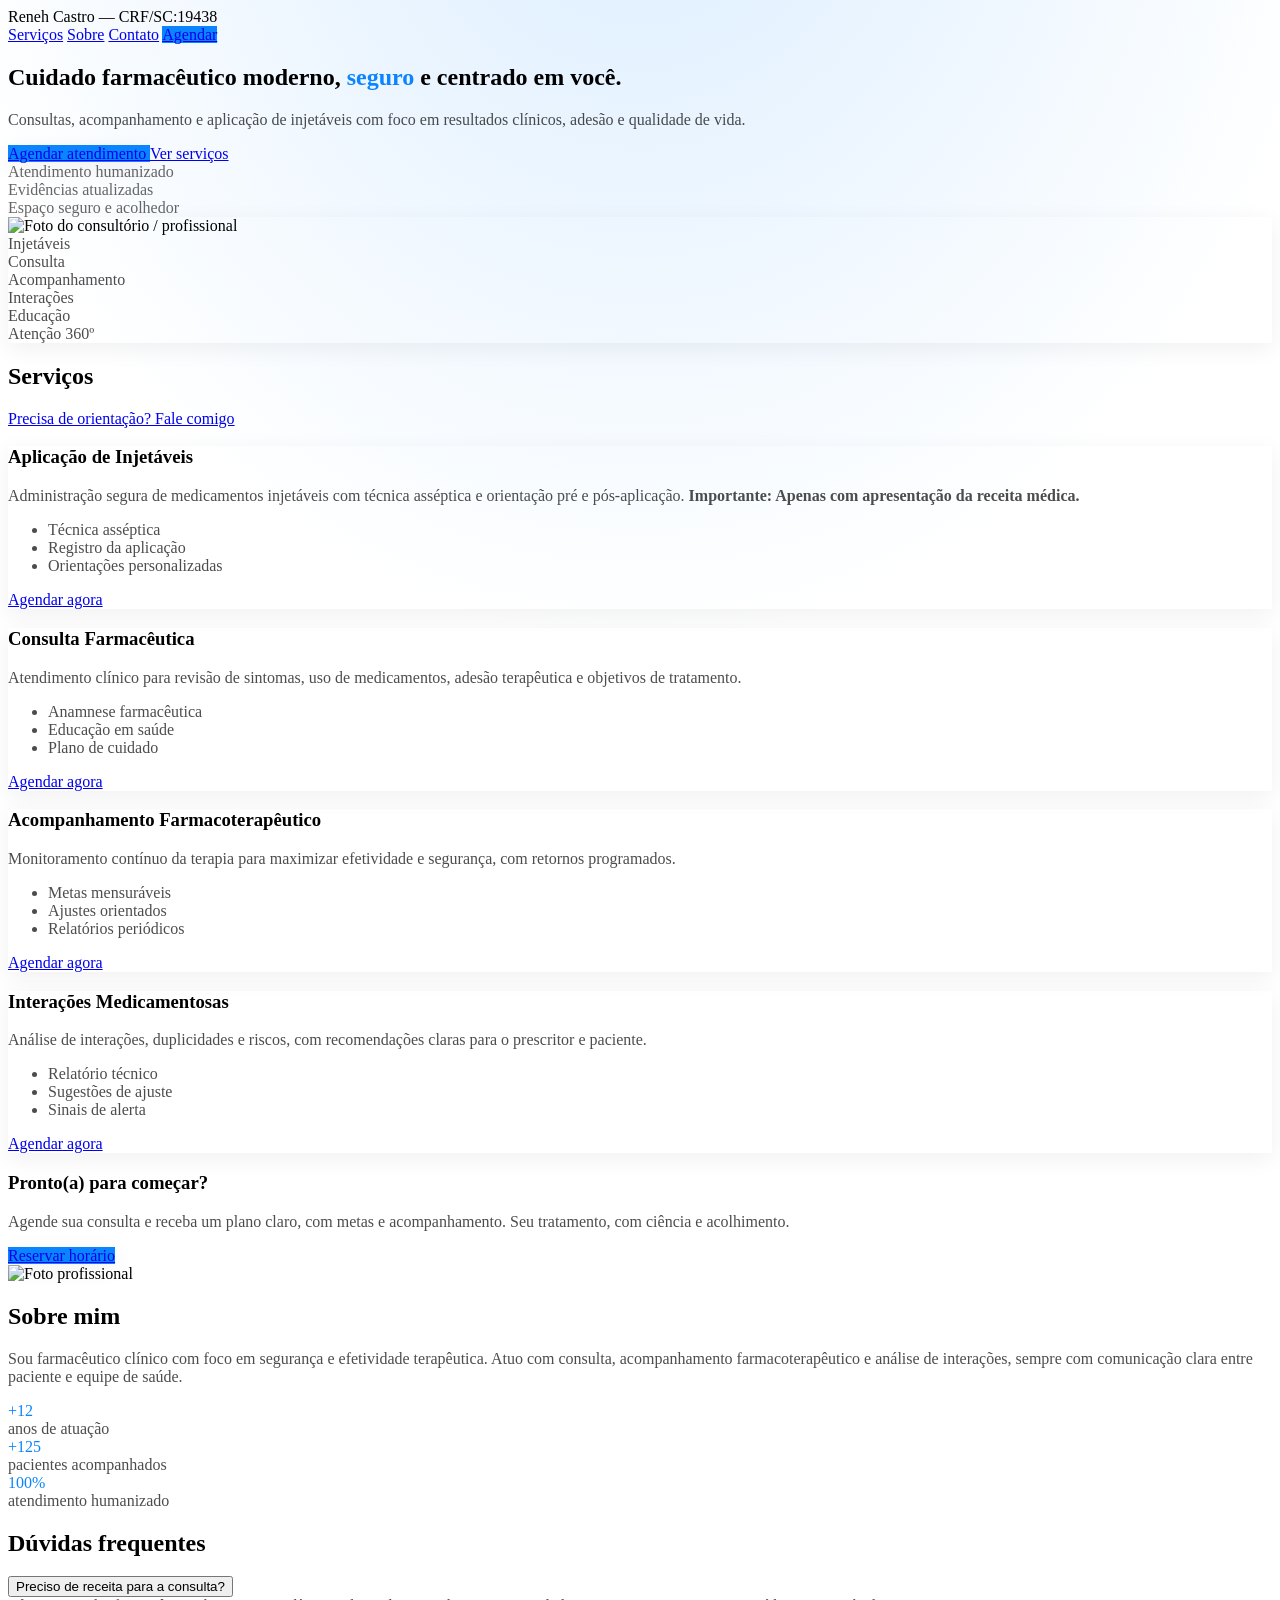
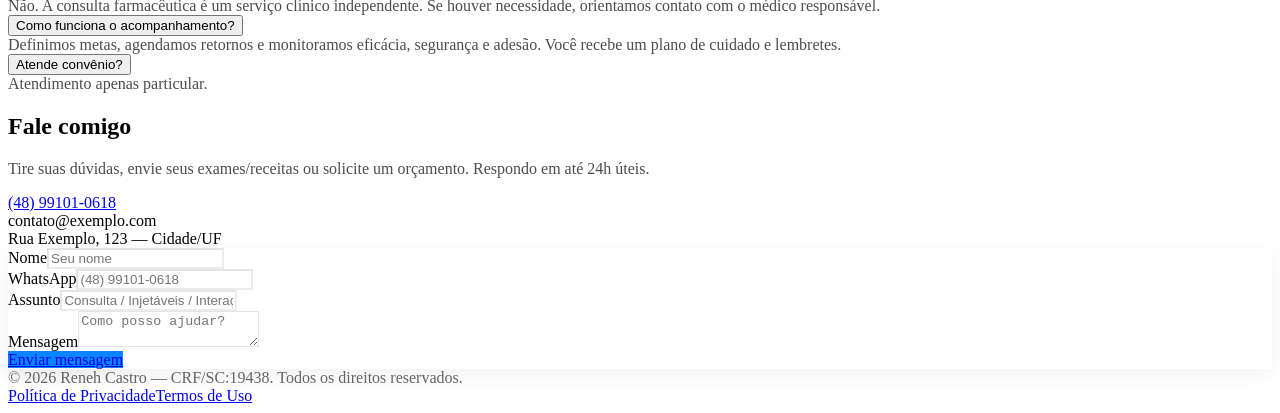
==== index.html @ 6eec1f5b "Add files via upload" ====
<!doctype html>
<html lang="pt-br">
<head>
  <meta charset="utf-8" />
  <meta name="viewport" content="width=device-width, initial-scale=1" />
  <title>Reneh Castro — CRF/SC:19438</title>
  <script src="https://cdn.tailwindcss.com"></script>
  <script src="https://unpkg.com/lucide@latest/dist/umd/lucide.js"></script>
  <style>
    :root{ --brand:#0A84FF; --ink:#0B0B0B; }
    .brand-gradient { background: linear-gradient(135deg, var(--brand) 0%, #4EA5FF 100%); }
    .soft-card { box-shadow: 0 6px 22px rgba(0,0,0,.06) }
    .ring-brand:focus { outline: none; box-shadow: 0 0 0 3px rgba(10,132,255,.35); }
    .bg-ink-5 { background: rgba(0,0,0,.05) }
    .text-ink-70 { color: rgba(0,0,0,.70) }
    .text-ink-60 { color: rgba(0,0,0,.60) }
    .border-ink-10 { border-color: rgba(0,0,0,.10) }
  </style>
</head>
<body class="min-h-screen bg-white text-[var(--ink)]" style="background-image: radial-gradient(80% 60% at 50% -10%, rgba(10,132,255,0.15) 0%, rgba(255,255,255,0) 70%);">
  <header class="sticky top-0 z-40 backdrop-blur bg-white/70 border-b border-ink-10">
    <div class="max-w-7xl mx-auto px-4 sm:px-6 lg:px-8 h-16 flex items-center justify-between">
      <div class="flex items-center gap-3">
        <div class="w-9 h-9 rounded-2xl bg-black grid place-items-center"><div class="w-5 h-5 rounded-xl" style="background:var(--brand)"></div></div>
        <span class="font-semibold tracking-tight">Reneh Castro — CRF/SC:19438</span>
      </div>
      <nav class="hidden md:flex items-center gap-6 text-sm">
        <a href="#servicos" class="hover:opacity-70">Serviços</a>
        <a href="#sobre" class="hover:opacity-70">Sobre</a>
        <a href="#contato" class="hover:opacity-70">Contato</a>
        <a id="cta-nav" class="inline-flex items-center gap-2 rounded-2xl px-4 py-2 text-white" style="background:var(--brand)">
          <i data-lucide="calendar" class="w-4 h-4"></i> Agendar
        </a>
      </nav>
    </div>
  </header>
  <section class="max-w-7xl mx-auto px-4 sm:px-6 lg:px-8 pt-16 pb-12">
    <div class="grid lg:grid-cols-12 gap-10 items-center">
      <div class="lg:col-span-7">
        <h1 class="text-4xl sm:text-5xl font-extrabold tracking-tight leading-tight">
          Cuidado farmacêutico moderno, <span style="color:var(--brand)">seguro</span> e centrado em você.
        </h1>
        <p class="mt-5 text-lg text-ink-70 max-w-2xl">Consultas, acompanhamento e aplicação de injetáveis com foco em resultados clínicos, adesão e qualidade de vida.</p>
        <div class="mt-8 flex flex-col sm:flex-row gap-3">
          <a id="cta-hero" class="inline-flex items-center justify-center rounded-2xl px-5 py-3 text-white font-medium soft-card" style="background:var(--brand)">
            Agendar atendimento <i data-lucide="chevron-right" class="w-5 h-5 ml-1"></i>
          </a>
          <a href="#servicos" class="inline-flex items-center justify-center rounded-2xl px-5 py-3 border border-ink-10">Ver serviços</a>
        </div>
        <div class="mt-8 flex flex-wrap items-center gap-4 text-sm text-ink-60">
          <div class="flex items-center gap-2"><i data-lucide="check-circle-2" class="w-4 h-4"></i> Atendimento humanizado</div>
          <div class="flex items-center gap-2"><i data-lucide="check-circle-2" class="w-4 h-4"></i> Evidências atualizadas</div>
          <div class="flex items-center gap-2"><i data-lucide="check-circle-2" class="w-4 h-4"></i> Espaço seguro e acolhedor</div>
        </div>
      </div>
      <div class="lg:col-span-5">
        <div class="relative">
          <div class="absolute -inset-1 rounded-[28px] bg-gradient-to-tr from-black/5 to-transparent"></div>
          <div class="relative rounded-[28px] border border-ink-10 bg-white p-4 soft-card">
            <div class="aspect-[4/3] w-full rounded-2xl overflow-hidden">
              <img src="https://i.postimg.cc/Y2QbMpNp/09u09nu09.png" alt="Foto do consultório / profissional" class="w-full h-full object-cover" />
            </div>
            <div class="mt-4 grid grid-cols-3 gap-3">
              <div class="rounded-xl border border-ink-10 px-3 py-2 text-xs text-ink-70">Injetáveis</div>
              <div class="rounded-xl border border-ink-10 px-3 py-2 text-xs text-ink-70">Consulta</div>
              <div class="rounded-xl border border-ink-10 px-3 py-2 text-xs text-ink-70">Acompanhamento</div>
              <div class="rounded-xl border border-ink-10 px-3 py-2 text-xs text-ink-70">Interações</div>
              <div class="rounded-xl border border-ink-10 px-3 py-2 text-xs text-ink-70">Educação</div>
              <div class="rounded-xl border border-ink-10 px-3 py-2 text-xs text-ink-70">Atenção 360º</div>
            </div>
          </div>
        </div>
      </div>
    </div>
  </section>
  <section id="servicos" class="max-w-7xl mx-auto px-4 sm:px-6 lg:px-8 py-8">
    <div class="flex items-end justify-between mb-6">
      <h2 class="text-2xl sm:text-3xl font-bold tracking-tight">Serviços</h2>
      <a id="cta-help" class="hidden sm:inline-flex items-center gap-2 text-sm rounded-xl px-4 py-2 border border-ink-10">Precisa de orientação? Fale comigo <i data-lucide="message-circle" class="w-4 h-4"></i></a>
    </div>
    <div class="grid md:grid-cols-2 xl:grid-cols-4 gap-5">
      <article class="group rounded-2xl border border-ink-10 bg-white p-5 soft-card hover:shadow-md hover:-translate-y-0.5 transition-all">
        <div class="flex items-center gap-3">
          <div class="w-10 h-10 rounded-xl grid place-items-center" style="background:#0A84FF10; color:var(--brand)"><i data-lucide="syringe" class="w-5 h-5"></i></div>
          <h3 class="font-semibold">Aplicação de Injetáveis</h3>
        </div>
        <p class="mt-3 text-sm text-ink-70">Administração segura de medicamentos injetáveis com técnica asséptica e orientação pré e pós-aplicação. <strong>Importante: Apenas com apresentação da receita médica.</strong></p>
        <ul class="mt-4 space-y-2 text-sm text-ink-70">
          <li class="flex items-center gap-2"><i data-lucide="check-circle-2" class="w-4 h-4"></i> Técnica asséptica</li>
          <li class="flex items-center gap-2"><i data-lucide="check-circle-2" class="w-4 h-4"></i> Registro da aplicação</li>
          <li class="flex items-center gap-2"><i data-lucide="check-circle-2" class="w-4 h-4"></i> Orientações personalizadas</li>
        </ul>
        <a id="cta-injetaveis" class="mt-4 inline-flex items-center gap-2 text-sm font-medium hover:opacity-80">Agendar agora <i data-lucide="chevron-right" class="w-4 h-4"></i></a>
      </article>
      <article class="group rounded-2xl border border-ink-10 bg-white p-5 soft-card hover:shadow-md hover:-translate-y-0.5 transition-all">
        <div class="flex items-center gap-3">
          <div class="w-10 h-10 rounded-xl grid place-items-center" style="background:#0A84FF10; color:var(--brand)"><i data-lucide="stethoscope" class="w-5 h-5"></i></div>
          <h3 class="font-semibold">Consulta Farmacêutica</h3>
        </div>
        <p class="mt-3 text-sm text-ink-70">Atendimento clínico para revisão de sintomas, uso de medicamentos, adesão terapêutica e objetivos de tratamento.</p>
        <ul class="mt-4 space-y-2 text-sm text-ink-70">
          <li class="flex items-center gap-2"><i data-lucide="check-circle-2" class="w-4 h-4"></i> Anamnese farmacêutica</li>
          <li class="flex items-center gap-2"><i data-lucide="check-circle-2" class="w-4 h-4"></i> Educação em saúde</li>
          <li class="flex items-center gap-2"><i data-lucide="check-circle-2" class="w-4 h-4"></i> Plano de cuidado</li>
        </ul>
        <a id="cta-consulta" class="mt-4 inline-flex items-center gap-2 text-sm font-medium hover:opacity-80">Agendar agora <i data-lucide="chevron-right" class="w-4 h-4"></i></a>
      </article>
      <article class="group rounded-2xl border border-ink-10 bg-white p-5 soft-card hover:shadow-md hover:-translate-y-0.5 transition-all">
        <div class="flex items-center gap-3">
          <div class="w-10 h-10 rounded-xl grid place-items-center" style="background:#0A84FF10; color:var(--brand)"><i data-lucide="clipboard-list" class="w-5 h-5"></i></div>
          <h3 class="font-semibold">Acompanhamento Farmacoterapêutico</h3>
        </div>
        <p class="mt-3 text-sm text-ink-70">Monitoramento contínuo da terapia para maximizar efetividade e segurança, com retornos programados.</p>
        <ul class="mt-4 space-y-2 text-sm text-ink-70">
          <li class="flex items-center gap-2"><i data-lucide="check-circle-2" class="w-4 h-4"></i> Metas mensuráveis</li>
          <li class="flex items-center gap-2"><i data-lucide="check-circle-2" class="w-4 h-4"></i> Ajustes orientados</li>
          <li class="flex items-center gap-2"><i data-lucide="check-circle-2" class="w-4 h-4"></i> Relatórios periódicos</li>
        </ul>
        <a id="cta-acompanhamento" class="mt-4 inline-flex items-center gap-2 text-sm font-medium hover:opacity-80">Agendar agora <i data-lucide="chevron-right" class="w-4 h-4"></i></a>
      </article>
      <article class="group rounded-2xl border border-ink-10 bg-white p-5 soft-card hover:shadow-md hover:-translate-y-0.5 transition-all">
        <div class="flex items-center gap-3">
          <div class="w-10 h-10 rounded-xl grid place-items-center" style="background:#0A84FF10; color:var(--brand)"><i data-lucide="pill" class="w-5 h-5"></i></div>
          <h3 class="font-semibold">Interações Medicamentosas</h3>
        </div>
        <p class="mt-3 text-sm text-ink-70">Análise de interações, duplicidades e riscos, com recomendações claras para o prescritor e paciente.</p>
        <ul class="mt-4 space-y-2 text-sm text-ink-70">
          <li class="flex items-center gap-2"><i data-lucide="check-circle-2" class="w-4 h-4"></i> Relatório técnico</li>
          <li class="flex items-center gap-2"><i data-lucide="check-circle-2" class="w-4 h-4"></i> Sugestões de ajuste</li>
          <li class="flex items-center gap-2"><i data-lucide="check-circle-2" class="w-4 h-4"></i> Sinais de alerta</li>
        </ul>
        <a id="cta-interacoes" class="mt-4 inline-flex items-center gap-2 text-sm font-medium hover:opacity-80">Agendar agora <i data-lucide="chevron-right" class="w-4 h-4"></i></a>
      </article>
    </div>
  </section>
  <section class="max-w-7xl mx-auto px-4 sm:px-6 lg:px-8 py-8">
    <div class="relative overflow-hidden rounded-3xl border border-ink-10">
      <div class="absolute -inset-1" style="background: radial-gradient(70% 80% at 10% 10%, rgba(10,132,255,0.25) 0%, transparent 60%), radial-gradient(70% 80% at 90% 90%, rgba(10,132,255,0.25) 0%, transparent 60%)"></div>
      <div class="relative grid lg:grid-cols-12 gap-8 p-8 bg-white">
        <div class="lg:col-span-8">
          <h3 class="text-2xl font-bold">Pronto(a) para começar?</h3>
          <p class="mt-2 text-ink-70 max-w-2xl">Agende sua consulta e receba um plano claro, com metas e acompanhamento. Seu tratamento, com ciência e acolhimento.</p>
        </div>
        <div class="lg:col-span-4 flex items-center lg:justify-end">
          <a id="cta-banner" class="inline-flex items-center gap-2 rounded-2xl px-5 py-3 text-white font-medium soft-card" style="background:var(--brand)">Reservar horário <i data-lucide="calendar" class="w-5 h-5"></i></a>
        </div>
      </div>
    </div>
  </section>
  <section id="sobre" class="max-w-7xl mx-auto px-4 sm:px-6 lg:px-8 py-8">
    <div class="grid lg:grid-cols-12 gap-10 items-center">
      <div class="lg:col-span-5">
        <div class="aspect-[4/5] rounded-3xl overflow-hidden border border-ink-10"><img src="https://i.postimg.cc/RCQg7sn4/20250810-2121-Conselho-Farmac-utico-Profissional-simple-compose-01k2b7tm48f3bv214y66x9sh0y.png" alt="Foto profissional" class="w-full h-full object-cover" /></div>
      </div>
      <div class="lg:col-span-7">
        <h2 class="text-3xl font-bold tracking-tight">Sobre mim</h2>
        <p class="mt-4 text-ink-70">Sou farmacêutico clínico com foco em segurança e efetividade terapêutica. Atuo com consulta, acompanhamento farmacoterapêutico e análise de interações, sempre com comunicação clara entre paciente e equipe de saúde.</p>
        <div class="mt-6 grid sm:grid-cols-3 gap-4">
          <div class="rounded-2xl border border-ink-10 p-4"><div class="text-2xl font-bold" style="color:var(--brand)">+12</div><div class="text-sm text-ink-70">anos de atuação</div></div>
          <div class="rounded-2xl border border-ink-10 p-4"><div class="text-2xl font-bold" style="color:var(--brand)">+125</div><div class="text-sm text-ink-70">pacientes acompanhados</div></div>
          <div class="rounded-2xl border border-ink-10 p-4"><div class="text-2xl font-bold" style="color:var(--brand)">100%</div><div class="text-sm text-ink-70">atendimento humanizado</div></div>
        </div>
      </div>
    </div>
  </section>
  <section class="max-w-7xl mx-auto px-4 sm:px-6 lg:px-8 py-8">
    <h2 class="text-2xl sm:text-3xl font-bold tracking-tight mb-6">Dúvidas frequentes</h2>
    <div class="divide-y border border-ink-10 rounded-2xl overflow-hidden">
      <div class="bg-white">
        <button class="faq-btn w-full flex items-center justify-between px-5 py-4 text-left hover:bg-ink-5"><span class="font-medium">Preciso de receita para a consulta?</span><i data-lucide="chevron-right" class="w-5 h-5 transition-transform"></i></button>
        <div class="faq-content px-5 pb-4 text-ink-70 text-sm hidden">Não. A consulta farmacêutica é um serviço clínico independente. Se houver necessidade, orientamos contato com o médico responsável.</div>
      </div>
      <div class="bg-white">
        <button class="faq-btn w-full flex items-center justify-between px-5 py-4 text-left hover:bg-ink-5"><span class="font-medium">Como funciona o acompanhamento?</span><i data-lucide="chevron-right" class="w-5 h-5 transition-transform"></i></button>
        <div class="faq-content px-5 pb-4 text-ink-70 text-sm hidden">Definimos metas, agendamos retornos e monitoramos eficácia, segurança e adesão. Você recebe um plano de cuidado e lembretes.</div>
      </div>
      <div class="bg-white">
        <button class="faq-btn w-full flex items-center justify-between px-5 py-4 text-left hover:bg-ink-5"><span class="font-medium">Atende convênio?</span><i data-lucide="chevron-right" class="w-5 h-5 transition-transform"></i></button>
        <div class="faq-content px-5 pb-4 text-ink-70 text-sm hidden">Atendimento apenas particular.</div>
      </div>
    </div>
  </section>
  <section id="contato" class="max-w-7xl mx-auto px-4 sm:px-6 lg:px-8 py-8">
    <div class="grid lg:grid-cols-12 gap-8">
      <div class="lg:col-span-6">
        <h2 class="text-2xl sm:text-3xl font-bold tracking-tight">Fale comigo</h2>
        <p class="mt-2 text-ink-70">Tire suas dúvidas, envie seus exames/receitas ou solicite um orçamento. Respondo em até 24h úteis.</p>
        <div class="mt-6 space-y-3 text-sm">
          <a id="cta-phone" class="flex items-center gap-2 hover:opacity-80"><i data-lucide="phone" class="w-4 h-4"></i> (48) 99101-0618</a>
          <div class="flex items-center gap-2"><i data-lucide="mail" class="w-4 h-4"></i> contato@exemplo.com</div>
          <div class="flex items-center gap-2"><i data-lucide="map-pin" class="w-4 h-4"></i> Rua Exemplo, 123 — Cidade/UF</div>
        </div>
      </div>
      <div class="lg:col-span-6">
        <form onsubmit="return false" class="rounded-2xl border border-ink-10 p-6 bg-white soft-card">
          <div class="grid sm:grid-cols-2 gap-4">
            <div><label class="text-sm font-medium">Nome</label><input class="mt-1 w-full rounded-xl border border-ink-10 px-3 py-2 ring-brand" placeholder="Seu nome" /></div>
            <div><label class="text-sm font-medium">WhatsApp</label><input class="mt-1 w-full rounded-xl border border-ink-10 px-3 py-2" placeholder="(48) 99101-0618" /></div>
            <div class="sm:col-span-2"><label class="text-sm font-medium">Assunto</label><input class="mt-1 w-full rounded-xl border border-ink-10 px-3 py-2" placeholder="Consulta / Injetáveis / Interações..." /></div>
            <div class="sm:col-span-2"><label class="text-sm font-medium">Mensagem</label><textarea class="mt-1 w-full rounded-xl border border-ink-10 px-3 py-2 min-h-[120px]" placeholder="Como posso ajudar?"></textarea></div>
          </div>
          <a id="cta-form" class="mt-4 inline-flex items-center gap-2 rounded-2xl px-5 py-3 text-white font-medium soft-card" style="background:var(--brand)">Enviar mensagem <i data-lucide="chevron-right" class="w-5 h-5"></i></a>
        </form>
      </div>
    </div>
  </section>
  <footer class="mt-8 border-t border-ink-10">
    <div class="max-w-7xl mx-auto px-4 sm:px-6 lg:px-8 py-6 flex flex-col sm:flex-row items-center justify-between gap-3 text-sm text-ink-60">
      <div>© <span id="year"></span> Reneh Castro — CRF/SC:19438. Todos os direitos reservados.</div>
      <div class="flex items-center gap-4"><a href="#politica" class="hover:opacity-80">Política de Privacidade</a><a href="#termos" class="hover:opacity-80">Termos de Uso</a></div>
    </div>
  </footer>
  <script>
    const waBase = "https://wa.me/5548991010618";
    const wa = (text) => waBase + (text ? ("?text=" + encodeURIComponent(text)) : "");
    const bind = (id, href) => { const el = document.getElementById(id); if (el) { el.href = href; el.target = "_blank"; el.rel = "noopener"; } };
    bind("cta-nav", wa()); bind("cta-hero", wa()); bind("cta-help", wa()); bind("cta-banner", wa()); bind("cta-phone", wa());
    bind("cta-injetaveis", wa("Olá, gostaria de um orçamento para a aplicação de um medicamento Injetável"));
    bind("cta-consulta", wa()); bind("cta-acompanhamento", wa()); bind("cta-interacoes", wa()); bind("cta-form", wa());
    document.querySelectorAll('.faq-btn').forEach((btn) => { btn.addEventListener('click', () => { const content = btn.parentElement.querySelector('.faq-content'); const icon = btn.querySelector('[data-lucide="chevron-right"]'); content.classList.toggle('hidden'); icon && icon.classList.toggle('rotate-90'); }); });
    window.lucide && window.lucide.createIcons();
    document.getElementById('year').textContent = new Date().getFullYear();
  </script>
</body>
</html>
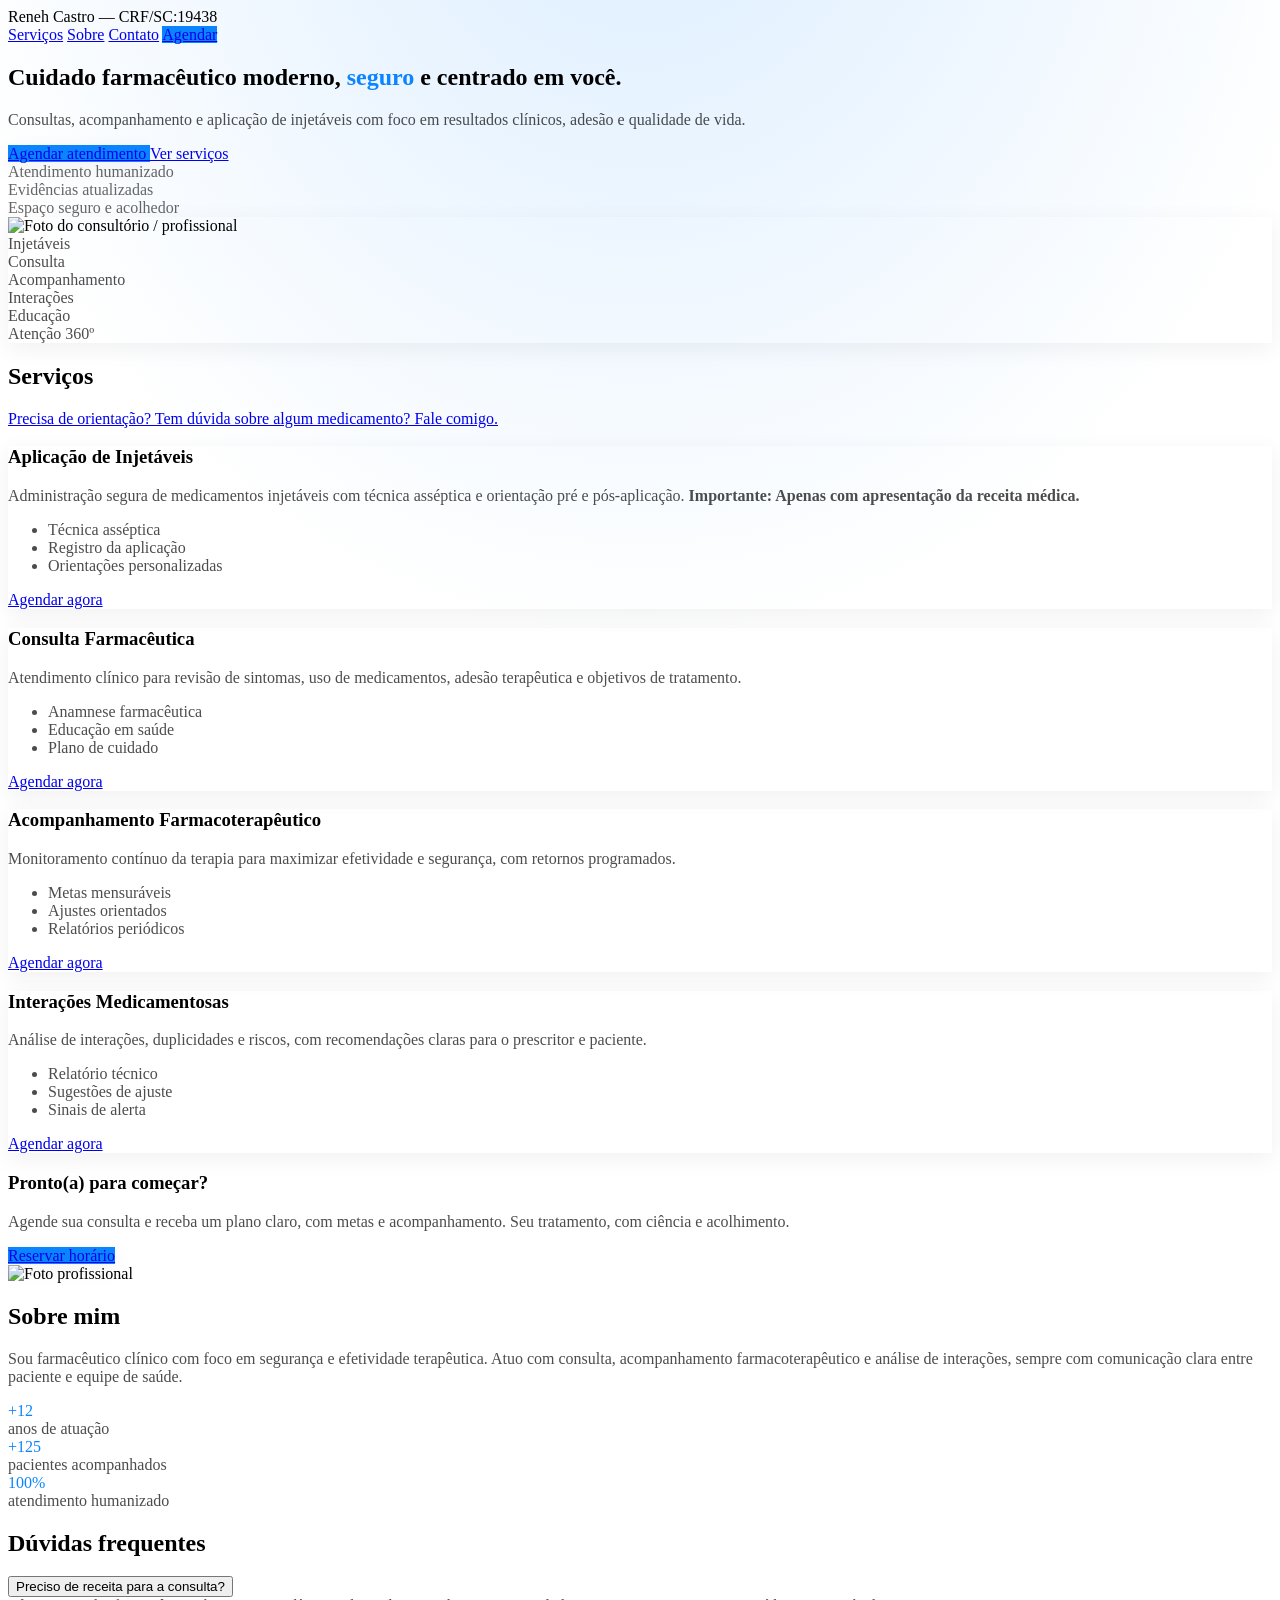
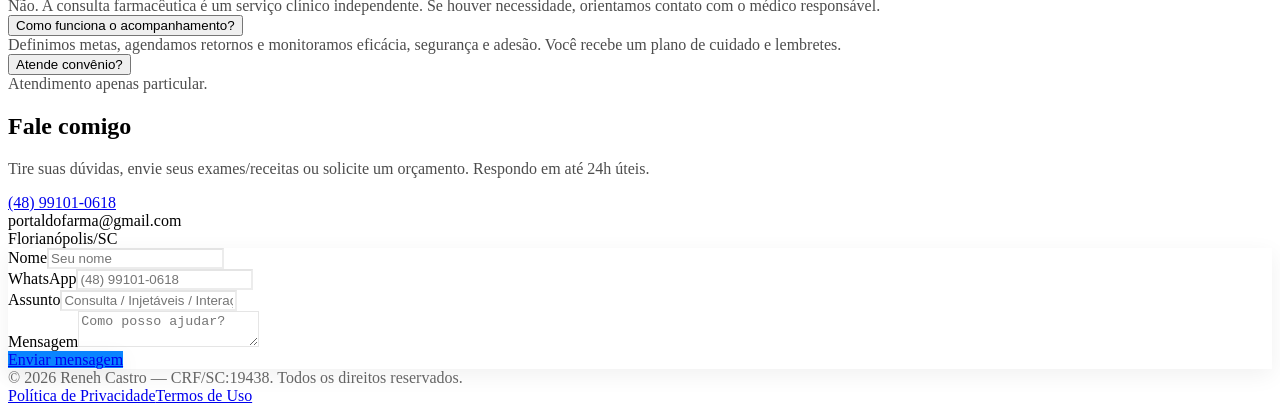
==== commit cb85f99a: "Update index.html" ====
--- a/index.html
+++ b/index.html
@@ -3,7 +3,7 @@
 <head>
   <meta charset="utf-8" />
   <meta name="viewport" content="width=device-width, initial-scale=1" />
-  <title>Reneh Castro — CRF/SC:19438</title>
+  <title>Reneh Castro — CRF/SC:19438 - Farmacêutico Clínico</title>
   <script src="https://cdn.tailwindcss.com"></script>
   <script src="https://unpkg.com/lucide@latest/dist/umd/lucide.js"></script>
   <style>
@@ -76,7 +76,7 @@
   <section id="servicos" class="max-w-7xl mx-auto px-4 sm:px-6 lg:px-8 py-8">
     <div class="flex items-end justify-between mb-6">
       <h2 class="text-2xl sm:text-3xl font-bold tracking-tight">Serviços</h2>
-      <a id="cta-help" class="hidden sm:inline-flex items-center gap-2 text-sm rounded-xl px-4 py-2 border border-ink-10">Precisa de orientação? Fale comigo <i data-lucide="message-circle" class="w-4 h-4"></i></a>
+      <a id="cta-help" class="hidden sm:inline-flex items-center gap-2 text-sm rounded-xl px-4 py-2 border border-ink-10">Precisa de orientação? Tem dúvida sobre algum medicamento? Fale comigo. <i data-lucide="message-circle" class="w-4 h-4"></i></a>
     </div>
     <div class="grid md:grid-cols-2 xl:grid-cols-4 gap-5">
       <article class="group rounded-2xl border border-ink-10 bg-white p-5 soft-card hover:shadow-md hover:-translate-y-0.5 transition-all">
@@ -187,8 +187,8 @@
         <p class="mt-2 text-ink-70">Tire suas dúvidas, envie seus exames/receitas ou solicite um orçamento. Respondo em até 24h úteis.</p>
         <div class="mt-6 space-y-3 text-sm">
           <a id="cta-phone" class="flex items-center gap-2 hover:opacity-80"><i data-lucide="phone" class="w-4 h-4"></i> (48) 99101-0618</a>
-          <div class="flex items-center gap-2"><i data-lucide="mail" class="w-4 h-4"></i> contato@exemplo.com</div>
-          <div class="flex items-center gap-2"><i data-lucide="map-pin" class="w-4 h-4"></i> Rua Exemplo, 123 — Cidade/UF</div>
+          <div class="flex items-center gap-2"><i data-lucide="mail" class="w-4 h-4"></i> portaldofarma@gmail.com</div>
+          <div class="flex items-center gap-2"><i data-lucide="map-pin" class="w-4 h-4"></i> Florianópolis/SC</div>
         </div>
       </div>
       <div class="lg:col-span-6">
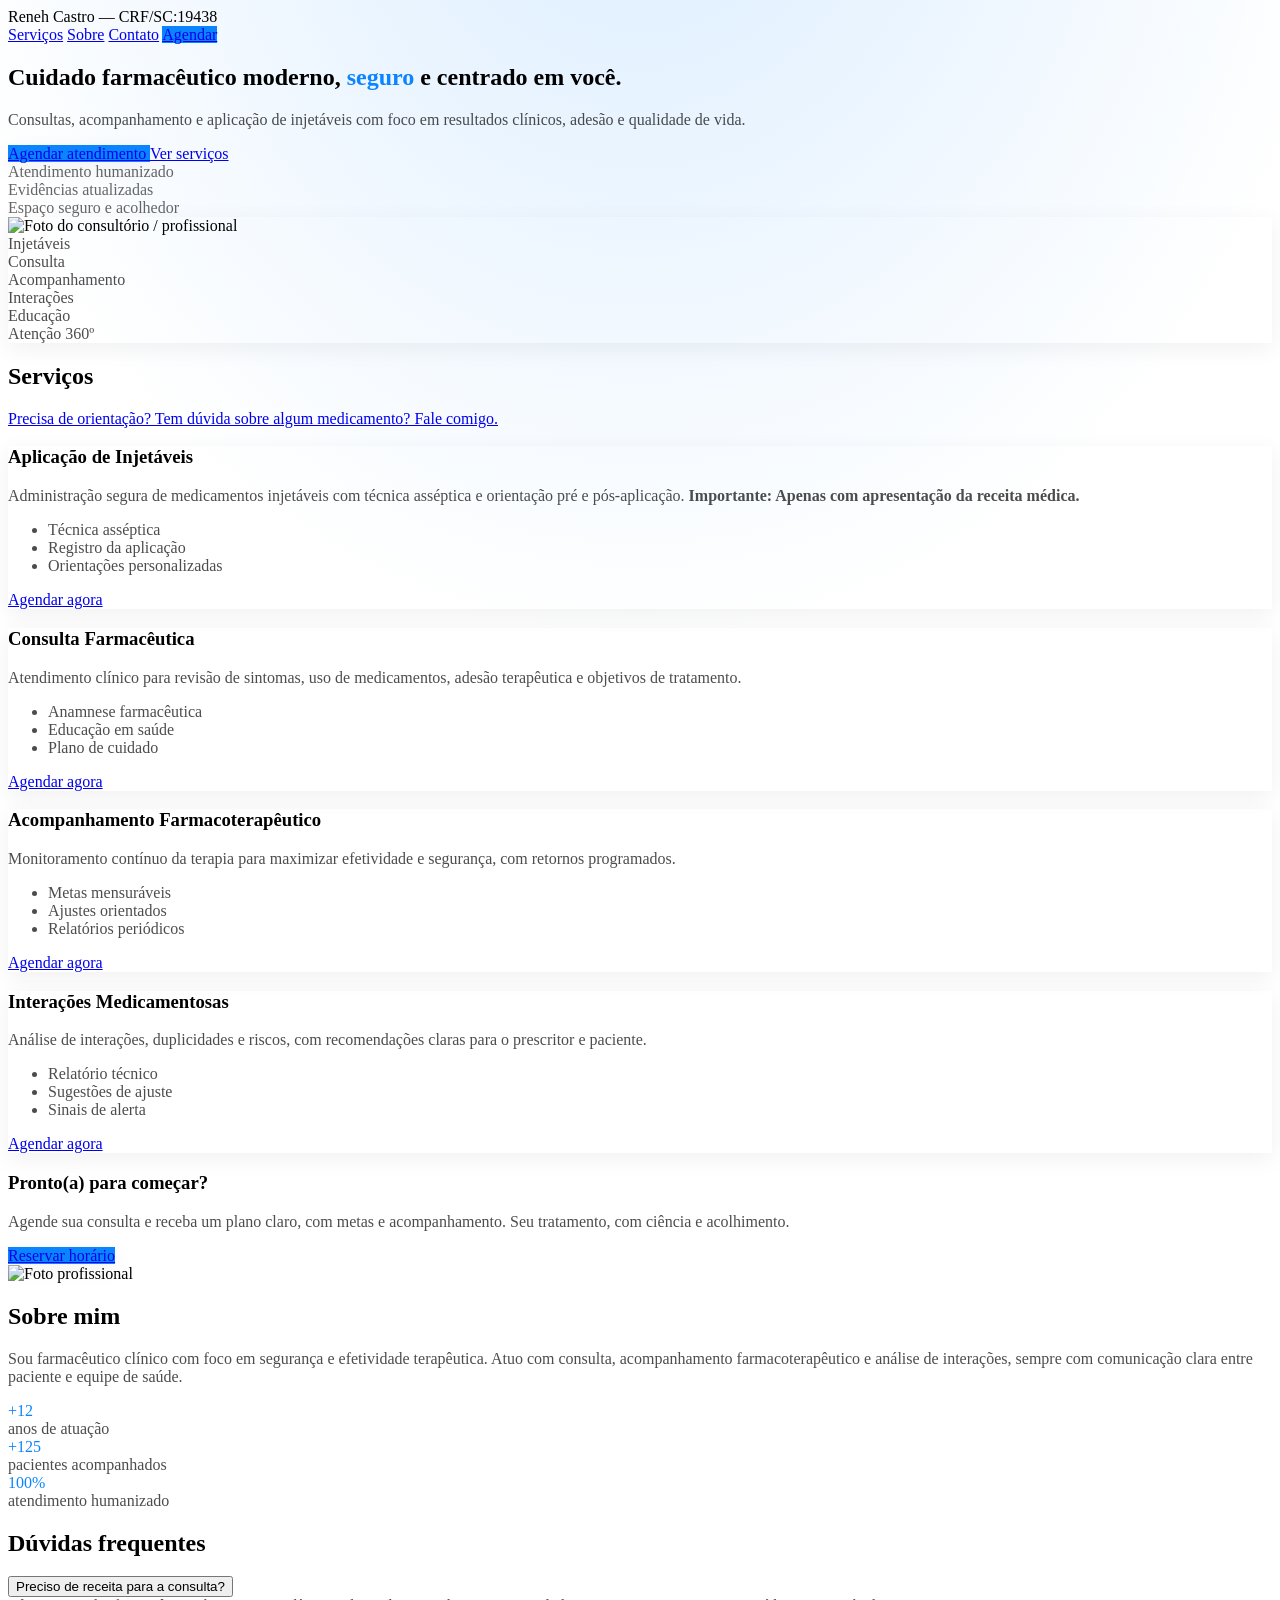
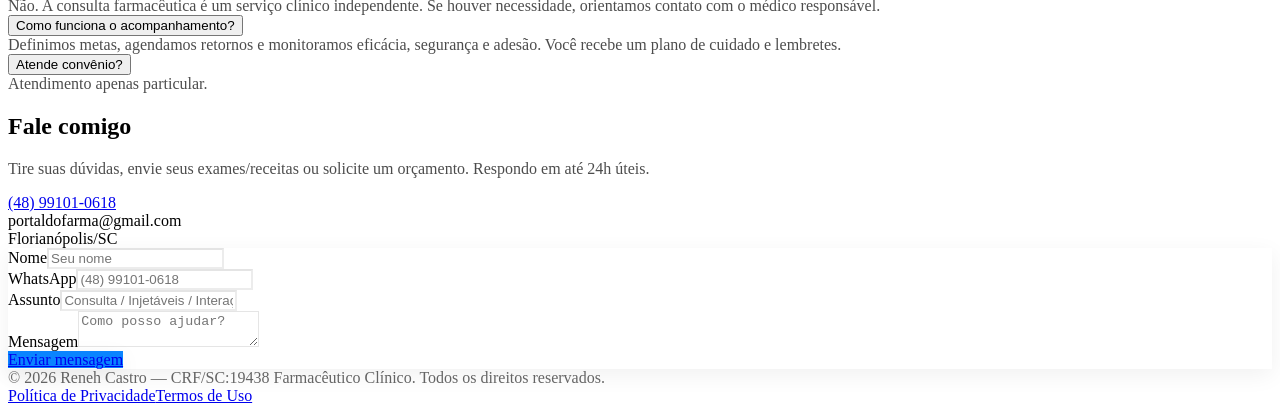
==== commit bda367c0: "Update index.html" ====
--- a/index.html
+++ b/index.html
@@ -3,7 +3,7 @@
 <head>
   <meta charset="utf-8" />
   <meta name="viewport" content="width=device-width, initial-scale=1" />
-  <title>Reneh Castro — CRF/SC:19438 - Farmacêutico Clínico</title>
+  <title>Reneh Castro — CRF/SC:19438-Farmacêutico Clínico</title>
   <script src="https://cdn.tailwindcss.com"></script>
   <script src="https://unpkg.com/lucide@latest/dist/umd/lucide.js"></script>
   <style>
@@ -206,7 +206,7 @@
   </section>
   <footer class="mt-8 border-t border-ink-10">
     <div class="max-w-7xl mx-auto px-4 sm:px-6 lg:px-8 py-6 flex flex-col sm:flex-row items-center justify-between gap-3 text-sm text-ink-60">
-      <div>© <span id="year"></span> Reneh Castro — CRF/SC:19438. Todos os direitos reservados.</div>
+      <div>© <span id="year"></span> Reneh Castro — CRF/SC:19438 Farmacêutico Clínico. Todos os direitos reservados.</div>
       <div class="flex items-center gap-4"><a href="#politica" class="hover:opacity-80">Política de Privacidade</a><a href="#termos" class="hover:opacity-80">Termos de Uso</a></div>
     </div>
   </footer>
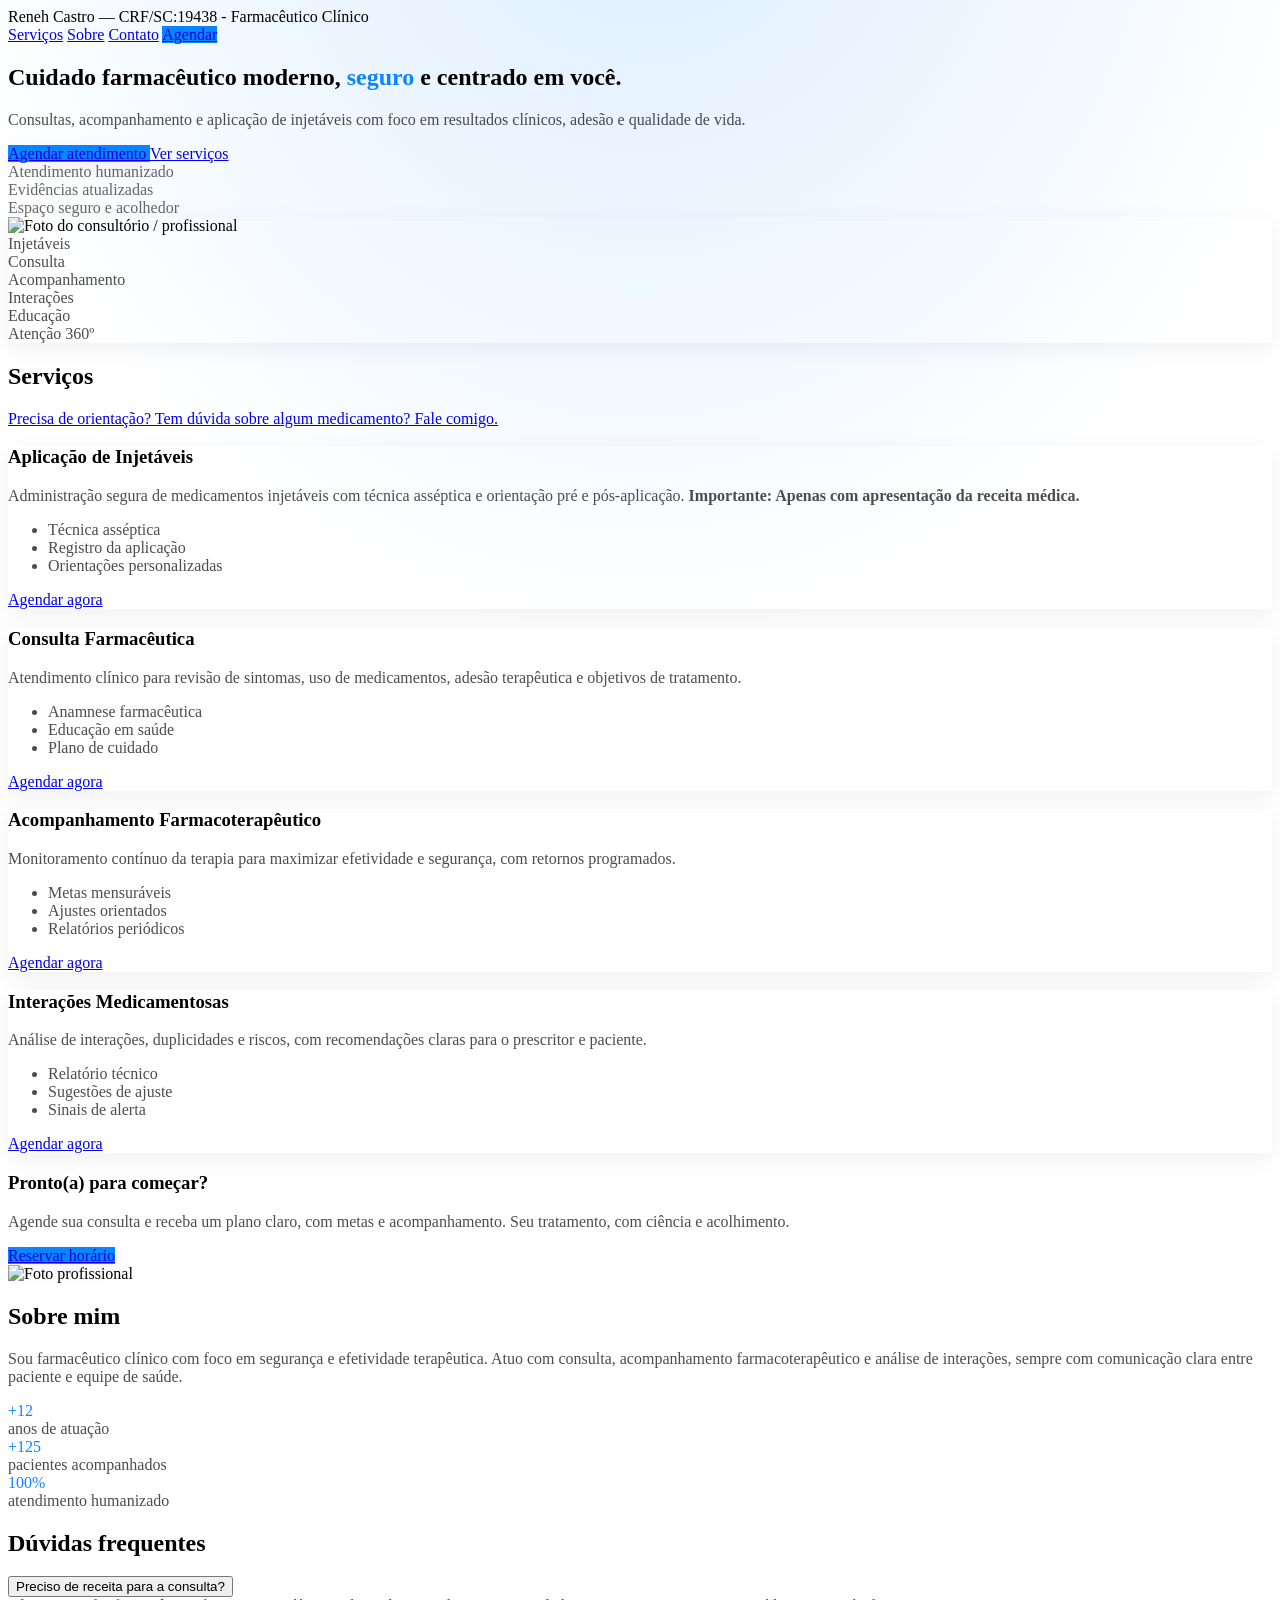
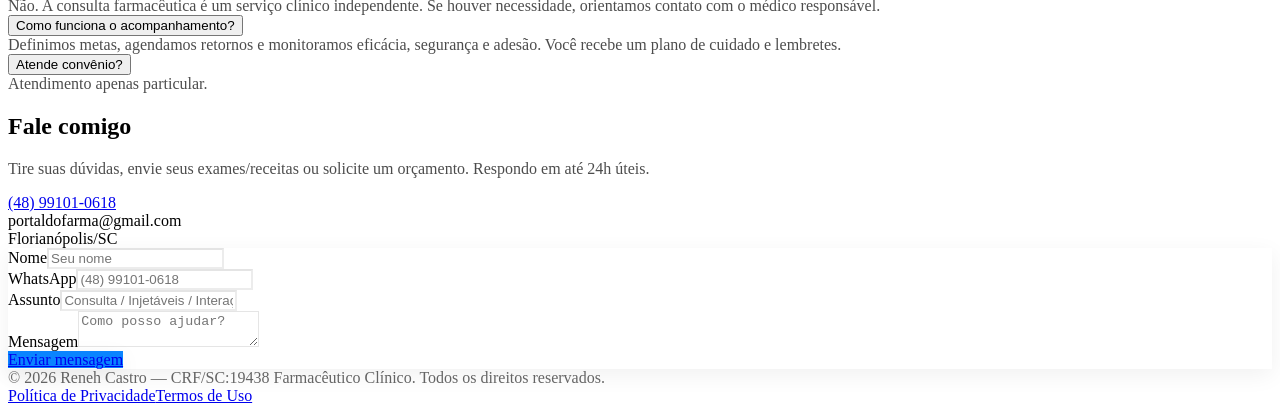
==== commit 3459f5b2: "Update index.html" ====
--- a/index.html
+++ b/index.html
@@ -22,7 +22,7 @@
     <div class="max-w-7xl mx-auto px-4 sm:px-6 lg:px-8 h-16 flex items-center justify-between">
       <div class="flex items-center gap-3">
         <div class="w-9 h-9 rounded-2xl bg-black grid place-items-center"><div class="w-5 h-5 rounded-xl" style="background:var(--brand)"></div></div>
-        <span class="font-semibold tracking-tight">Reneh Castro — CRF/SC:19438</span>
+        <span class="font-semibold tracking-tight">Reneh Castro — CRF/SC:19438 - Farmacêutico Clínico</span>
       </div>
       <nav class="hidden md:flex items-center gap-6 text-sm">
         <a href="#servicos" class="hover:opacity-70">Serviços</a>
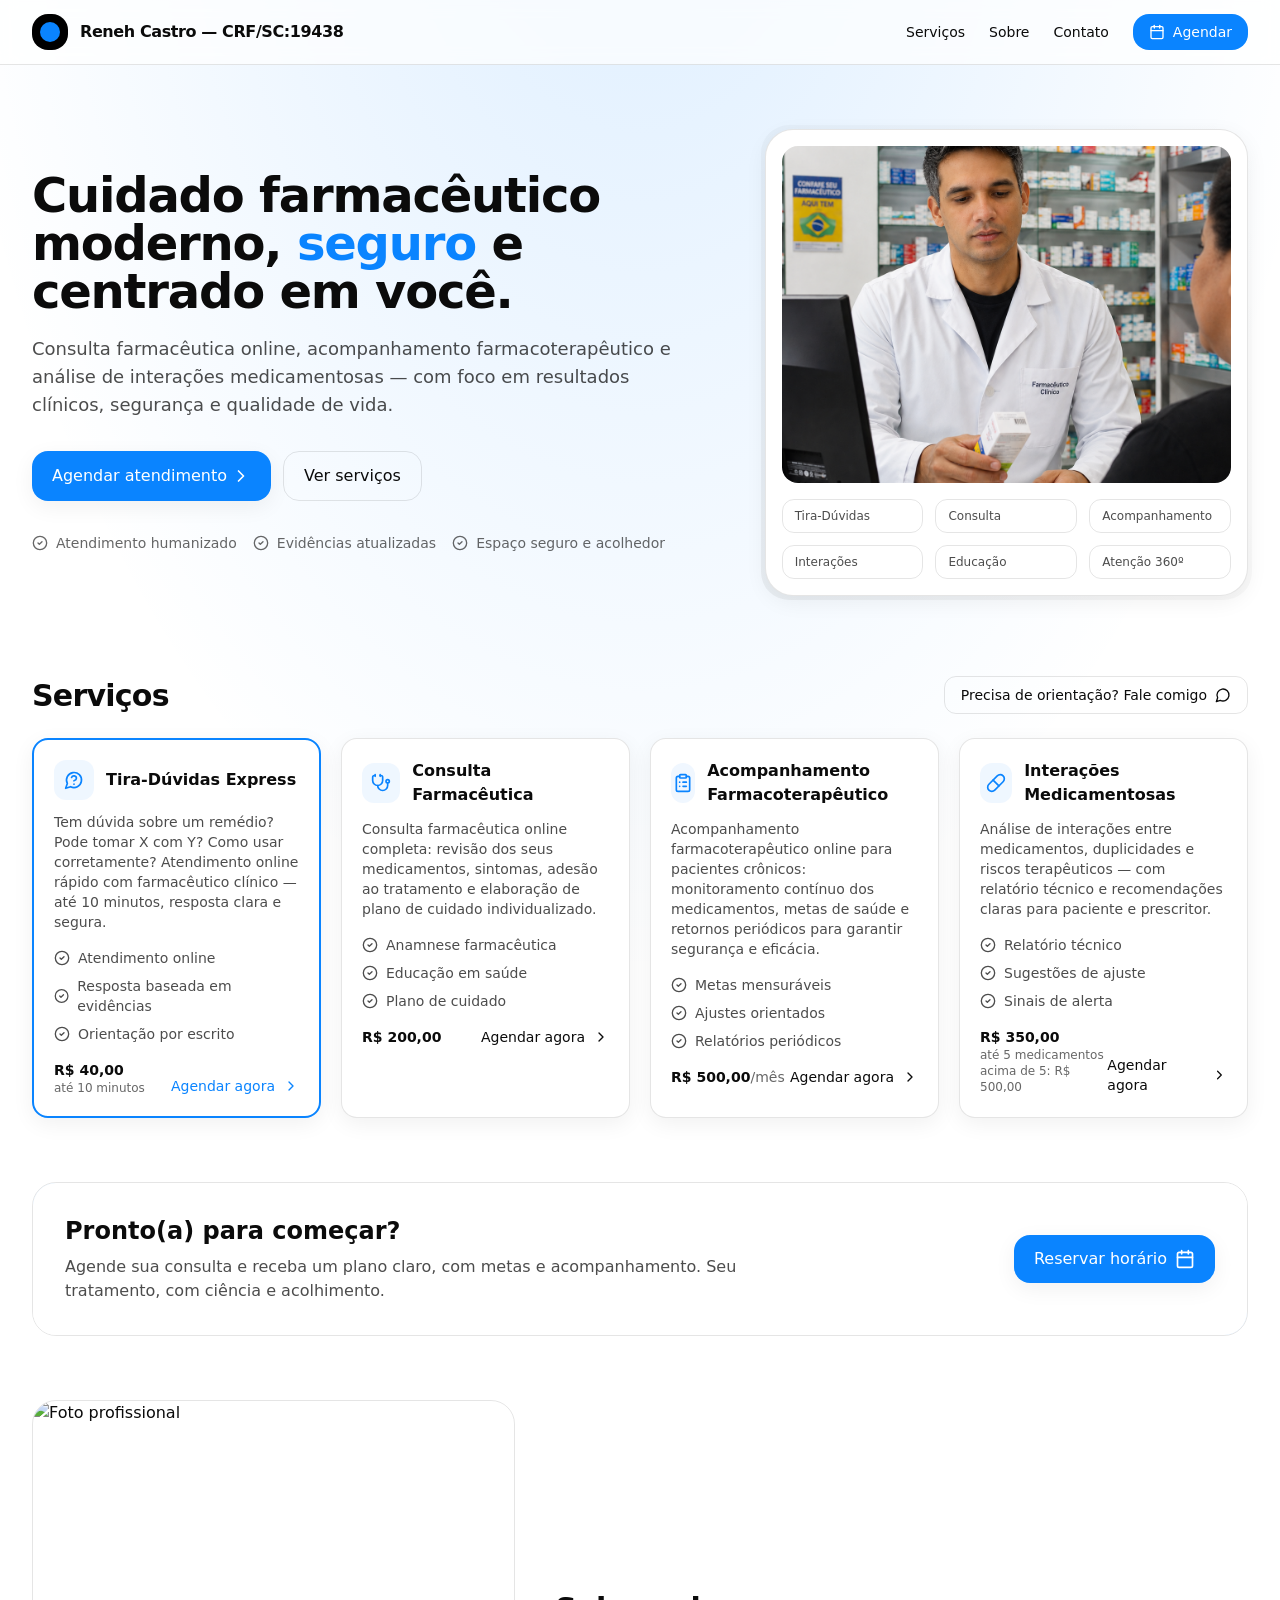
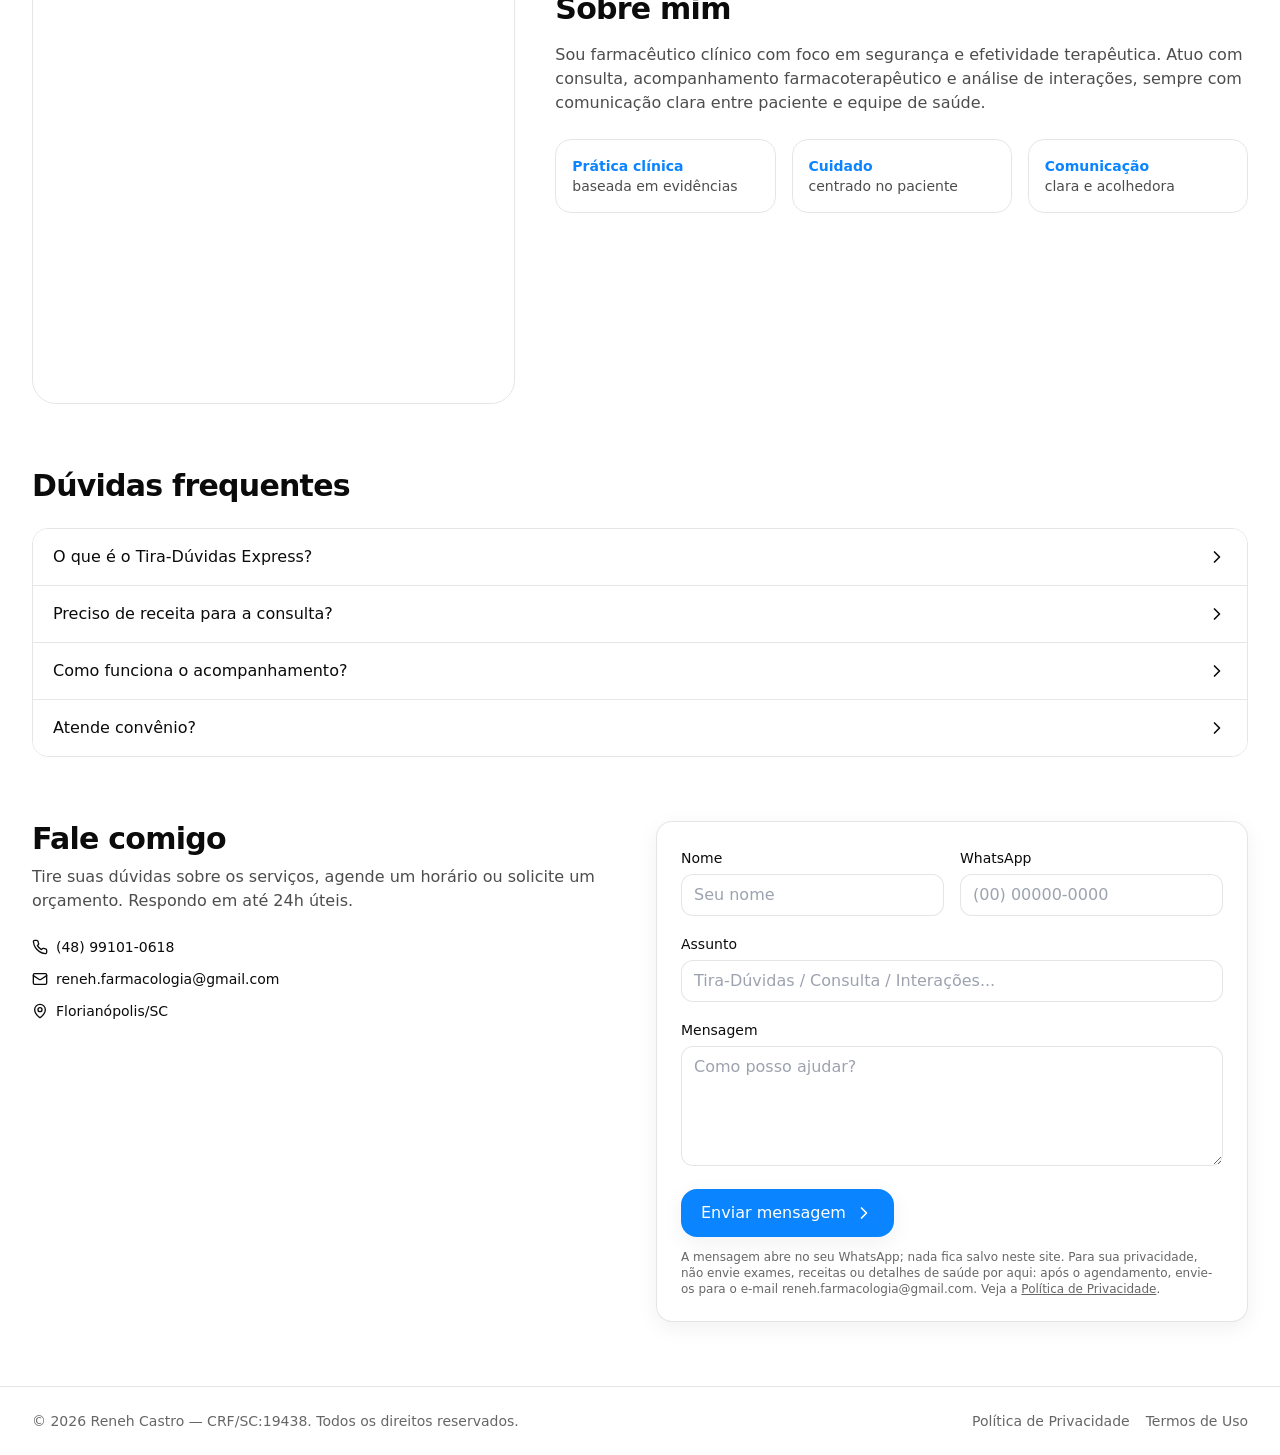
==== commit 5e825cc3: "Nova versão do site: Tira-Dúvidas Express, preços, Termos de Uso, Política de Privacidade e seguranç" ====
--- a/index.html
+++ b/index.html
@@ -3,33 +3,95 @@
 <head>
   <meta charset="utf-8" />
   <meta name="viewport" content="width=device-width, initial-scale=1" />
-  <title>Reneh Castro — CRF/SC:19438-Farmacêutico Clínico</title>
-  <script src="https://cdn.tailwindcss.com"></script>
-  <script src="https://unpkg.com/lucide@latest/dist/umd/lucide.js"></script>
-  <style>
-    :root{ --brand:#0A84FF; --ink:#0B0B0B; }
-    .brand-gradient { background: linear-gradient(135deg, var(--brand) 0%, #4EA5FF 100%); }
-    .soft-card { box-shadow: 0 6px 22px rgba(0,0,0,.06) }
-    .ring-brand:focus { outline: none; box-shadow: 0 0 0 3px rgba(10,132,255,.35); }
-    .bg-ink-5 { background: rgba(0,0,0,.05) }
-    .text-ink-70 { color: rgba(0,0,0,.70) }
-    .text-ink-60 { color: rgba(0,0,0,.60) }
-    .border-ink-10 { border-color: rgba(0,0,0,.10) }
-  </style>
+  <!-- Segurança: só permite scripts e estilos do próprio site (a versão completa fica em _headers) -->
+  <meta http-equiv="Content-Security-Policy" content="default-src 'none'; script-src 'self'; style-src 'self' 'unsafe-inline'; img-src 'self' data: https://i.postimg.cc; base-uri 'none'; form-action 'none'; object-src 'none'" />
+  <meta name="referrer" content="strict-origin-when-cross-origin" />
+  <title>Farmacêutico Clínico Online — Reneh Castro CRF/SC:19438</title>
+  <meta name="description" content="Consulta farmacêutica online, acompanhamento farmacoterapêutico e análise de interações medicamentosas. Tire dúvidas sobre medicamentos com farmacêutico clínico especializado. Agende agora." />
+  <meta name="robots" content="index, follow" />
+  <meta name="theme-color" content="#0A84FF" />
+  <!-- TROCAR "https://portaldofarma.com.br" pelo domínio real do site (aqui, no JSON-LD abaixo, em robots.txt e sitemap.xml) -->
+  <link rel="canonical" href="https://portaldofarma.com.br/" />
+
+  <!-- Ícones -->
+  <link rel="icon" href="favicon.svg" type="image/svg+xml" />
+  <link rel="apple-touch-icon" href="apple-touch-icon.png" />
+
+  <!-- Prévia ao compartilhar (WhatsApp, Facebook, Instagram, LinkedIn) -->
+  <meta property="og:type" content="website" />
+  <meta property="og:locale" content="pt_BR" />
+  <meta property="og:site_name" content="Reneh Castro — Farmacêutico Clínico" />
+  <meta property="og:title" content="Farmacêutico Clínico Online — Reneh Castro CRF/SC:19438" />
+  <meta property="og:description" content="Consulta farmacêutica online, acompanhamento farmacoterapêutico e análise de interações medicamentosas. Agende pelo WhatsApp." />
+  <meta property="og:url" content="https://portaldofarma.com.br/" />
+  <meta property="og:image" content="https://portaldofarma.com.br/og-image.jpg" />
+  <meta property="og:image:width" content="1200" />
+  <meta property="og:image:height" content="630" />
+  <meta property="og:image:alt" content="Farmacêutico clínico Reneh Castro em atendimento" />
+  <meta name="twitter:card" content="summary_large_image" />
+
+  <!-- Dados estruturados para o Google -->
+  <script type="application/ld+json">
+  {
+    "@context": "https://schema.org",
+    "@graph": [
+      {
+        "@type": "MedicalBusiness",
+        "@id": "https://portaldofarma.com.br/#negocio",
+        "name": "Reneh Castro — Farmacêutico Clínico",
+        "description": "Consulta farmacêutica online, acompanhamento farmacoterapêutico e análise de interações medicamentosas.",
+        "url": "https://portaldofarma.com.br/",
+        "image": "https://portaldofarma.com.br/og-image.jpg",
+        "telephone": "+55-48-99101-0618",
+        "email": "reneh.farmacologia@gmail.com",
+        "address": { "@type": "PostalAddress", "addressLocality": "Florianópolis", "addressRegion": "SC", "addressCountry": "BR" },
+        "areaServed": { "@type": "Country", "name": "Brasil" },
+        "availableLanguage": "pt-BR",
+        "founder": {
+          "@type": "Person",
+          "name": "Reneh Castro",
+          "jobTitle": "Farmacêutico Clínico",
+          "identifier": { "@type": "PropertyValue", "propertyID": "CRF/SC", "value": "19438" }
+        },
+        "hasOfferCatalog": {
+          "@type": "OfferCatalog",
+          "name": "Serviços farmacêuticos",
+          "itemListElement": [
+            { "@type": "Offer", "price": "40.00", "priceCurrency": "BRL", "itemOffered": { "@type": "Service", "name": "Tira-Dúvidas Express", "description": "Atendimento online de até 10 minutos para dúvidas pontuais sobre medicamentos." } },
+            { "@type": "Offer", "price": "200.00", "priceCurrency": "BRL", "itemOffered": { "@type": "Service", "name": "Consulta Farmacêutica", "description": "Revisão de medicamentos, adesão ao tratamento e plano de cuidado individualizado." } },
+            { "@type": "Offer", "price": "500.00", "priceCurrency": "BRL", "priceSpecification": { "@type": "UnitPriceSpecification", "price": "500.00", "priceCurrency": "BRL", "unitCode": "MON", "unitText": "mês" }, "itemOffered": { "@type": "Service", "name": "Acompanhamento Farmacoterapêutico", "description": "Monitoramento contínuo de medicamentos e metas de saúde para pacientes crônicos." } },
+            { "@type": "AggregateOffer", "lowPrice": "350.00", "highPrice": "500.00", "priceCurrency": "BRL", "description": "R$ 350,00 para até 5 medicamentos; R$ 500,00 acima de 5 medicamentos.", "itemOffered": { "@type": "Service", "name": "Análise de Interações Medicamentosas", "description": "Relatório técnico sobre interações, duplicidades e riscos terapêuticos." } }
+          ]
+        }
+      },
+      {
+        "@type": "FAQPage",
+        "mainEntity": [
+          { "@type": "Question", "name": "O que é o Tira-Dúvidas Express?", "acceptedAnswer": { "@type": "Answer", "text": "É um atendimento online rápido (até 10 minutos) para quem tem dúvidas pontuais sobre medicamentos: pode tomar X com Y, como usar corretamente, o que fazer se esqueceu uma dose, efeitos colaterais, entre outros. Ideal para quem precisa de uma orientação segura com farmacêutico clínico." } },
+          { "@type": "Question", "name": "Preciso de receita para a consulta?", "acceptedAnswer": { "@type": "Answer", "text": "Não. A consulta farmacêutica é um serviço clínico independente. Se houver necessidade, orientamos contato com o médico responsável." } },
+          { "@type": "Question", "name": "Como funciona o acompanhamento?", "acceptedAnswer": { "@type": "Answer", "text": "Definimos metas, agendamos retornos e monitoramos eficácia, segurança e adesão. Você recebe um plano de cuidado e lembretes." } },
+          { "@type": "Question", "name": "Atende convênio?", "acceptedAnswer": { "@type": "Answer", "text": "Atendimento apenas particular." } }
+        ]
+      }
+    ]
+  }
+  </script>
+
+  <link rel="stylesheet" href="css/style.css" />
 </head>
 <body class="min-h-screen bg-white text-[var(--ink)]" style="background-image: radial-gradient(80% 60% at 50% -10%, rgba(10,132,255,0.15) 0%, rgba(255,255,255,0) 70%);">
   <header class="sticky top-0 z-40 backdrop-blur bg-white/70 border-b border-ink-10">
     <div class="max-w-7xl mx-auto px-4 sm:px-6 lg:px-8 h-16 flex items-center justify-between">
       <div class="flex items-center gap-3">
         <div class="w-9 h-9 rounded-2xl bg-black grid place-items-center"><div class="w-5 h-5 rounded-xl" style="background:var(--brand)"></div></div>
-        <span class="font-semibold tracking-tight">Reneh Castro — CRF/SC:19438 - Farmacêutico Clínico</span>
+        <span class="font-semibold tracking-tight">Reneh Castro — CRF/SC:19438</span>
       </div>
       <nav class="hidden md:flex items-center gap-6 text-sm">
         <a href="#servicos" class="hover:opacity-70">Serviços</a>
         <a href="#sobre" class="hover:opacity-70">Sobre</a>
         <a href="#contato" class="hover:opacity-70">Contato</a>
         <a id="cta-nav" class="inline-flex items-center gap-2 rounded-2xl px-4 py-2 text-white" style="background:var(--brand)">
-          <i data-lucide="calendar" class="w-4 h-4"></i> Agendar
+          <svg data-lucide="calendar" class="w-4 h-4" xmlns="http://www.w3.org/2000/svg" viewBox="0 0 24 24" fill="none" stroke="currentColor" stroke-width="2" stroke-linecap="round" stroke-linejoin="round" aria-hidden="true"><path d="M8 2v4"/><path d="M16 2v4"/><rect width="18" height="18" x="3" y="4" rx="2"/><path d="M3 10h18"/></svg> Agendar
         </a>
       </nav>
     </div>
@@ -40,17 +102,17 @@
         <h1 class="text-4xl sm:text-5xl font-extrabold tracking-tight leading-tight">
           Cuidado farmacêutico moderno, <span style="color:var(--brand)">seguro</span> e centrado em você.
         </h1>
-        <p class="mt-5 text-lg text-ink-70 max-w-2xl">Consultas, acompanhamento e aplicação de injetáveis com foco em resultados clínicos, adesão e qualidade de vida.</p>
+        <p class="mt-5 text-lg text-ink-70 max-w-2xl">Consulta farmacêutica online, acompanhamento farmacoterapêutico e análise de interações medicamentosas — com foco em resultados clínicos, segurança e qualidade de vida.</p>
         <div class="mt-8 flex flex-col sm:flex-row gap-3">
           <a id="cta-hero" class="inline-flex items-center justify-center rounded-2xl px-5 py-3 text-white font-medium soft-card" style="background:var(--brand)">
-            Agendar atendimento <i data-lucide="chevron-right" class="w-5 h-5 ml-1"></i>
+            Agendar atendimento <svg data-lucide="chevron-right" class="w-5 h-5 ml-1" xmlns="http://www.w3.org/2000/svg" viewBox="0 0 24 24" fill="none" stroke="currentColor" stroke-width="2" stroke-linecap="round" stroke-linejoin="round" aria-hidden="true"><path d="m9 18 6-6-6-6"/></svg>
           </a>
           <a href="#servicos" class="inline-flex items-center justify-center rounded-2xl px-5 py-3 border border-ink-10">Ver serviços</a>
         </div>
         <div class="mt-8 flex flex-wrap items-center gap-4 text-sm text-ink-60">
-          <div class="flex items-center gap-2"><i data-lucide="check-circle-2" class="w-4 h-4"></i> Atendimento humanizado</div>
-          <div class="flex items-center gap-2"><i data-lucide="check-circle-2" class="w-4 h-4"></i> Evidências atualizadas</div>
-          <div class="flex items-center gap-2"><i data-lucide="check-circle-2" class="w-4 h-4"></i> Espaço seguro e acolhedor</div>
+          <div class="flex items-center gap-2"><svg data-lucide="check-circle-2" class="w-4 h-4" xmlns="http://www.w3.org/2000/svg" viewBox="0 0 24 24" fill="none" stroke="currentColor" stroke-width="2" stroke-linecap="round" stroke-linejoin="round" aria-hidden="true"><circle cx="12" cy="12" r="10"/><path d="m9 12 2 2 4-4"/></svg> Atendimento humanizado</div>
+          <div class="flex items-center gap-2"><svg data-lucide="check-circle-2" class="w-4 h-4" xmlns="http://www.w3.org/2000/svg" viewBox="0 0 24 24" fill="none" stroke="currentColor" stroke-width="2" stroke-linecap="round" stroke-linejoin="round" aria-hidden="true"><circle cx="12" cy="12" r="10"/><path d="m9 12 2 2 4-4"/></svg> Evidências atualizadas</div>
+          <div class="flex items-center gap-2"><svg data-lucide="check-circle-2" class="w-4 h-4" xmlns="http://www.w3.org/2000/svg" viewBox="0 0 24 24" fill="none" stroke="currentColor" stroke-width="2" stroke-linecap="round" stroke-linejoin="round" aria-hidden="true"><circle cx="12" cy="12" r="10"/><path d="m9 12 2 2 4-4"/></svg> Espaço seguro e acolhedor</div>
         </div>
       </div>
       <div class="lg:col-span-5">
@@ -58,10 +120,10 @@
           <div class="absolute -inset-1 rounded-[28px] bg-gradient-to-tr from-black/5 to-transparent"></div>
           <div class="relative rounded-[28px] border border-ink-10 bg-white p-4 soft-card">
             <div class="aspect-[4/3] w-full rounded-2xl overflow-hidden">
-              <img src="https://i.postimg.cc/Y2QbMpNp/09u09nu09.png" alt="Foto do consultório / profissional" class="w-full h-full object-cover" />
+              <img src="foto1.png" alt="Farmacêutico clínico em atendimento" class="w-full h-full object-cover" />
             </div>
             <div class="mt-4 grid grid-cols-3 gap-3">
-              <div class="rounded-xl border border-ink-10 px-3 py-2 text-xs text-ink-70">Injetáveis</div>
+              <div class="rounded-xl border border-ink-10 px-3 py-2 text-xs text-ink-70">Tira-Dúvidas</div>
               <div class="rounded-xl border border-ink-10 px-3 py-2 text-xs text-ink-70">Consulta</div>
               <div class="rounded-xl border border-ink-10 px-3 py-2 text-xs text-ink-70">Acompanhamento</div>
               <div class="rounded-xl border border-ink-10 px-3 py-2 text-xs text-ink-70">Interações</div>
@@ -76,60 +138,76 @@
   <section id="servicos" class="max-w-7xl mx-auto px-4 sm:px-6 lg:px-8 py-8">
     <div class="flex items-end justify-between mb-6">
       <h2 class="text-2xl sm:text-3xl font-bold tracking-tight">Serviços</h2>
-      <a id="cta-help" class="hidden sm:inline-flex items-center gap-2 text-sm rounded-xl px-4 py-2 border border-ink-10">Precisa de orientação? Tem dúvida sobre algum medicamento? Fale comigo. <i data-lucide="message-circle" class="w-4 h-4"></i></a>
+      <a id="cta-help" class="hidden sm:inline-flex items-center gap-2 text-sm rounded-xl px-4 py-2 border border-ink-10">Precisa de orientação? Fale comigo <svg data-lucide="message-circle" class="w-4 h-4" xmlns="http://www.w3.org/2000/svg" viewBox="0 0 24 24" fill="none" stroke="currentColor" stroke-width="2" stroke-linecap="round" stroke-linejoin="round" aria-hidden="true"><path d="M7.9 20A9 9 0 1 0 4 16.1L2 22Z"/></svg></a>
     </div>
     <div class="grid md:grid-cols-2 xl:grid-cols-4 gap-5">
+      <!-- Tira-Dúvidas Express -->
+      <article class="group rounded-2xl border-2 bg-white p-5 soft-card hover:shadow-md hover:-translate-y-0.5 transition-all relative overflow-hidden" style="border-color:var(--brand)">
+        <div class="flex items-center gap-3">
+          <div class="w-10 h-10 rounded-xl grid place-items-center" style="background:#0A84FF10; color:var(--brand)"><svg data-lucide="message-circle-question" class="w-5 h-5" xmlns="http://www.w3.org/2000/svg" viewBox="0 0 24 24" fill="none" stroke="currentColor" stroke-width="2" stroke-linecap="round" stroke-linejoin="round" aria-hidden="true"><path d="M7.9 20A9 9 0 1 0 4 16.1L2 22Z"/><path d="M9.09 9a3 3 0 0 1 5.83 1c0 2-3 3-3 3"/><path d="M12 17h.01"/></svg></div>
+          <h3 class="font-semibold">Tira-Dúvidas Express</h3>
+        </div>
+        <p class="mt-3 text-sm text-ink-70">Tem dúvida sobre um remédio? Pode tomar X com Y? Como usar corretamente? Atendimento online rápido com farmacêutico clínico — até 10 minutos, resposta clara e segura.</p>
+        <ul class="mt-4 space-y-2 text-sm text-ink-70">
+          <li class="flex items-center gap-2"><svg data-lucide="check-circle-2" class="w-4 h-4" xmlns="http://www.w3.org/2000/svg" viewBox="0 0 24 24" fill="none" stroke="currentColor" stroke-width="2" stroke-linecap="round" stroke-linejoin="round" aria-hidden="true"><circle cx="12" cy="12" r="10"/><path d="m9 12 2 2 4-4"/></svg> Atendimento online</li>
+          <li class="flex items-center gap-2"><svg data-lucide="check-circle-2" class="w-4 h-4" xmlns="http://www.w3.org/2000/svg" viewBox="0 0 24 24" fill="none" stroke="currentColor" stroke-width="2" stroke-linecap="round" stroke-linejoin="round" aria-hidden="true"><circle cx="12" cy="12" r="10"/><path d="m9 12 2 2 4-4"/></svg> Resposta baseada em evidências</li>
+          <li class="flex items-center gap-2"><svg data-lucide="check-circle-2" class="w-4 h-4" xmlns="http://www.w3.org/2000/svg" viewBox="0 0 24 24" fill="none" stroke="currentColor" stroke-width="2" stroke-linecap="round" stroke-linejoin="round" aria-hidden="true"><circle cx="12" cy="12" r="10"/><path d="m9 12 2 2 4-4"/></svg> Orientação por escrito</li>
+        </ul>
+        <div class="mt-4 flex items-end justify-between">
+          <div class="text-sm"><span class="font-semibold">R$ 40,00</span><div class="text-xs text-ink-60">até 10 minutos</div></div>
+          <a id="cta-express" class="inline-flex items-center gap-2 text-sm font-medium hover:opacity-80" style="color:var(--brand)">Agendar agora <svg data-lucide="chevron-right" class="w-4 h-4" xmlns="http://www.w3.org/2000/svg" viewBox="0 0 24 24" fill="none" stroke="currentColor" stroke-width="2" stroke-linecap="round" stroke-linejoin="round" aria-hidden="true"><path d="m9 18 6-6-6-6"/></svg></a>
+        </div>
+      </article>
+      <!-- Consulta Farmacêutica -->
       <article class="group rounded-2xl border border-ink-10 bg-white p-5 soft-card hover:shadow-md hover:-translate-y-0.5 transition-all">
         <div class="flex items-center gap-3">
-          <div class="w-10 h-10 rounded-xl grid place-items-center" style="background:#0A84FF10; color:var(--brand)"><i data-lucide="syringe" class="w-5 h-5"></i></div>
-          <h3 class="font-semibold">Aplicação de Injetáveis</h3>
-        </div>
-        <p class="mt-3 text-sm text-ink-70">Administração segura de medicamentos injetáveis com técnica asséptica e orientação pré e pós-aplicação. <strong>Importante: Apenas com apresentação da receita médica.</strong></p>
-        <ul class="mt-4 space-y-2 text-sm text-ink-70">
-          <li class="flex items-center gap-2"><i data-lucide="check-circle-2" class="w-4 h-4"></i> Técnica asséptica</li>
-          <li class="flex items-center gap-2"><i data-lucide="check-circle-2" class="w-4 h-4"></i> Registro da aplicação</li>
-          <li class="flex items-center gap-2"><i data-lucide="check-circle-2" class="w-4 h-4"></i> Orientações personalizadas</li>
-        </ul>
-        <a id="cta-injetaveis" class="mt-4 inline-flex items-center gap-2 text-sm font-medium hover:opacity-80">Agendar agora <i data-lucide="chevron-right" class="w-4 h-4"></i></a>
-      </article>
+          <div class="w-10 h-10 rounded-xl grid place-items-center" style="background:#0A84FF10; color:var(--brand)"><svg data-lucide="stethoscope" class="w-5 h-5" xmlns="http://www.w3.org/2000/svg" viewBox="0 0 24 24" fill="none" stroke="currentColor" stroke-width="2" stroke-linecap="round" stroke-linejoin="round" aria-hidden="true"><path d="M11 2v2"/><path d="M5 2v2"/><path d="M5 3H4a2 2 0 0 0-2 2v4a6 6 0 0 0 12 0V5a2 2 0 0 0-2-2h-1"/><path d="M8 15a6 6 0 0 0 12 0v-3"/><circle cx="20" cy="10" r="2"/></svg></div>
+          <h3 class="font-semibold">Consulta Farmacêutica</h3>
+        </div>
+        <p class="mt-3 text-sm text-ink-70">Consulta farmacêutica online completa: revisão dos seus medicamentos, sintomas, adesão ao tratamento e elaboração de plano de cuidado individualizado.</p>
+        <ul class="mt-4 space-y-2 text-sm text-ink-70">
+          <li class="flex items-center gap-2"><svg data-lucide="check-circle-2" class="w-4 h-4" xmlns="http://www.w3.org/2000/svg" viewBox="0 0 24 24" fill="none" stroke="currentColor" stroke-width="2" stroke-linecap="round" stroke-linejoin="round" aria-hidden="true"><circle cx="12" cy="12" r="10"/><path d="m9 12 2 2 4-4"/></svg> Anamnese farmacêutica</li>
+          <li class="flex items-center gap-2"><svg data-lucide="check-circle-2" class="w-4 h-4" xmlns="http://www.w3.org/2000/svg" viewBox="0 0 24 24" fill="none" stroke="currentColor" stroke-width="2" stroke-linecap="round" stroke-linejoin="round" aria-hidden="true"><circle cx="12" cy="12" r="10"/><path d="m9 12 2 2 4-4"/></svg> Educação em saúde</li>
+          <li class="flex items-center gap-2"><svg data-lucide="check-circle-2" class="w-4 h-4" xmlns="http://www.w3.org/2000/svg" viewBox="0 0 24 24" fill="none" stroke="currentColor" stroke-width="2" stroke-linecap="round" stroke-linejoin="round" aria-hidden="true"><circle cx="12" cy="12" r="10"/><path d="m9 12 2 2 4-4"/></svg> Plano de cuidado</li>
+        </ul>
+        <div class="mt-4 flex items-end justify-between">
+          <div class="text-sm"><span class="font-semibold">R$ 200,00</span></div>
+          <a id="cta-consulta" class="inline-flex items-center gap-2 text-sm font-medium hover:opacity-80">Agendar agora <svg data-lucide="chevron-right" class="w-4 h-4" xmlns="http://www.w3.org/2000/svg" viewBox="0 0 24 24" fill="none" stroke="currentColor" stroke-width="2" stroke-linecap="round" stroke-linejoin="round" aria-hidden="true"><path d="m9 18 6-6-6-6"/></svg></a>
+        </div>
+      </article>
+      <!-- Acompanhamento Farmacoterapêutico -->
       <article class="group rounded-2xl border border-ink-10 bg-white p-5 soft-card hover:shadow-md hover:-translate-y-0.5 transition-all">
         <div class="flex items-center gap-3">
-          <div class="w-10 h-10 rounded-xl grid place-items-center" style="background:#0A84FF10; color:var(--brand)"><i data-lucide="stethoscope" class="w-5 h-5"></i></div>
-          <h3 class="font-semibold">Consulta Farmacêutica</h3>
-        </div>
-        <p class="mt-3 text-sm text-ink-70">Atendimento clínico para revisão de sintomas, uso de medicamentos, adesão terapêutica e objetivos de tratamento.</p>
-        <ul class="mt-4 space-y-2 text-sm text-ink-70">
-          <li class="flex items-center gap-2"><i data-lucide="check-circle-2" class="w-4 h-4"></i> Anamnese farmacêutica</li>
-          <li class="flex items-center gap-2"><i data-lucide="check-circle-2" class="w-4 h-4"></i> Educação em saúde</li>
-          <li class="flex items-center gap-2"><i data-lucide="check-circle-2" class="w-4 h-4"></i> Plano de cuidado</li>
-        </ul>
-        <a id="cta-consulta" class="mt-4 inline-flex items-center gap-2 text-sm font-medium hover:opacity-80">Agendar agora <i data-lucide="chevron-right" class="w-4 h-4"></i></a>
-      </article>
+          <div class="w-10 h-10 rounded-xl grid place-items-center" style="background:#0A84FF10; color:var(--brand)"><svg data-lucide="clipboard-list" class="w-5 h-5" xmlns="http://www.w3.org/2000/svg" viewBox="0 0 24 24" fill="none" stroke="currentColor" stroke-width="2" stroke-linecap="round" stroke-linejoin="round" aria-hidden="true"><rect width="8" height="4" x="8" y="2" rx="1" ry="1"/><path d="M16 4h2a2 2 0 0 1 2 2v14a2 2 0 0 1-2 2H6a2 2 0 0 1-2-2V6a2 2 0 0 1 2-2h2"/><path d="M12 11h4"/><path d="M12 16h4"/><path d="M8 11h.01"/><path d="M8 16h.01"/></svg></div>
+          <h3 class="font-semibold">Acompanhamento Farmacoterapêutico</h3>
+        </div>
+        <p class="mt-3 text-sm text-ink-70">Acompanhamento farmacoterapêutico online para pacientes crônicos: monitoramento contínuo dos medicamentos, metas de saúde e retornos periódicos para garantir segurança e eficácia.</p>
+        <ul class="mt-4 space-y-2 text-sm text-ink-70">
+          <li class="flex items-center gap-2"><svg data-lucide="check-circle-2" class="w-4 h-4" xmlns="http://www.w3.org/2000/svg" viewBox="0 0 24 24" fill="none" stroke="currentColor" stroke-width="2" stroke-linecap="round" stroke-linejoin="round" aria-hidden="true"><circle cx="12" cy="12" r="10"/><path d="m9 12 2 2 4-4"/></svg> Metas mensuráveis</li>
+          <li class="flex items-center gap-2"><svg data-lucide="check-circle-2" class="w-4 h-4" xmlns="http://www.w3.org/2000/svg" viewBox="0 0 24 24" fill="none" stroke="currentColor" stroke-width="2" stroke-linecap="round" stroke-linejoin="round" aria-hidden="true"><circle cx="12" cy="12" r="10"/><path d="m9 12 2 2 4-4"/></svg> Ajustes orientados</li>
+          <li class="flex items-center gap-2"><svg data-lucide="check-circle-2" class="w-4 h-4" xmlns="http://www.w3.org/2000/svg" viewBox="0 0 24 24" fill="none" stroke="currentColor" stroke-width="2" stroke-linecap="round" stroke-linejoin="round" aria-hidden="true"><circle cx="12" cy="12" r="10"/><path d="m9 12 2 2 4-4"/></svg> Relatórios periódicos</li>
+        </ul>
+        <div class="mt-4 flex items-end justify-between">
+          <div class="text-sm"><span class="font-semibold">R$ 500,00</span><span class="text-ink-60">/mês</span></div>
+          <a id="cta-acompanhamento" class="inline-flex items-center gap-2 text-sm font-medium hover:opacity-80">Agendar agora <svg data-lucide="chevron-right" class="w-4 h-4" xmlns="http://www.w3.org/2000/svg" viewBox="0 0 24 24" fill="none" stroke="currentColor" stroke-width="2" stroke-linecap="round" stroke-linejoin="round" aria-hidden="true"><path d="m9 18 6-6-6-6"/></svg></a>
+        </div>
+      </article>
+      <!-- Interações Medicamentosas -->
       <article class="group rounded-2xl border border-ink-10 bg-white p-5 soft-card hover:shadow-md hover:-translate-y-0.5 transition-all">
         <div class="flex items-center gap-3">
-          <div class="w-10 h-10 rounded-xl grid place-items-center" style="background:#0A84FF10; color:var(--brand)"><i data-lucide="clipboard-list" class="w-5 h-5"></i></div>
-          <h3 class="font-semibold">Acompanhamento Farmacoterapêutico</h3>
-        </div>
-        <p class="mt-3 text-sm text-ink-70">Monitoramento contínuo da terapia para maximizar efetividade e segurança, com retornos programados.</p>
-        <ul class="mt-4 space-y-2 text-sm text-ink-70">
-          <li class="flex items-center gap-2"><i data-lucide="check-circle-2" class="w-4 h-4"></i> Metas mensuráveis</li>
-          <li class="flex items-center gap-2"><i data-lucide="check-circle-2" class="w-4 h-4"></i> Ajustes orientados</li>
-          <li class="flex items-center gap-2"><i data-lucide="check-circle-2" class="w-4 h-4"></i> Relatórios periódicos</li>
-        </ul>
-        <a id="cta-acompanhamento" class="mt-4 inline-flex items-center gap-2 text-sm font-medium hover:opacity-80">Agendar agora <i data-lucide="chevron-right" class="w-4 h-4"></i></a>
-      </article>
-      <article class="group rounded-2xl border border-ink-10 bg-white p-5 soft-card hover:shadow-md hover:-translate-y-0.5 transition-all">
-        <div class="flex items-center gap-3">
-          <div class="w-10 h-10 rounded-xl grid place-items-center" style="background:#0A84FF10; color:var(--brand)"><i data-lucide="pill" class="w-5 h-5"></i></div>
+          <div class="w-10 h-10 rounded-xl grid place-items-center" style="background:#0A84FF10; color:var(--brand)"><svg data-lucide="pill" class="w-5 h-5" xmlns="http://www.w3.org/2000/svg" viewBox="0 0 24 24" fill="none" stroke="currentColor" stroke-width="2" stroke-linecap="round" stroke-linejoin="round" aria-hidden="true"><path d="m10.5 20.5 10-10a4.95 4.95 0 1 0-7-7l-10 10a4.95 4.95 0 1 0 7 7Z"/><path d="m8.5 8.5 7 7"/></svg></div>
           <h3 class="font-semibold">Interações Medicamentosas</h3>
         </div>
-        <p class="mt-3 text-sm text-ink-70">Análise de interações, duplicidades e riscos, com recomendações claras para o prescritor e paciente.</p>
-        <ul class="mt-4 space-y-2 text-sm text-ink-70">
-          <li class="flex items-center gap-2"><i data-lucide="check-circle-2" class="w-4 h-4"></i> Relatório técnico</li>
-          <li class="flex items-center gap-2"><i data-lucide="check-circle-2" class="w-4 h-4"></i> Sugestões de ajuste</li>
-          <li class="flex items-center gap-2"><i data-lucide="check-circle-2" class="w-4 h-4"></i> Sinais de alerta</li>
-        </ul>
-        <a id="cta-interacoes" class="mt-4 inline-flex items-center gap-2 text-sm font-medium hover:opacity-80">Agendar agora <i data-lucide="chevron-right" class="w-4 h-4"></i></a>
+        <p class="mt-3 text-sm text-ink-70">Análise de interações entre medicamentos, duplicidades e riscos terapêuticos — com relatório técnico e recomendações claras para paciente e prescritor.</p>
+        <ul class="mt-4 space-y-2 text-sm text-ink-70">
+          <li class="flex items-center gap-2"><svg data-lucide="check-circle-2" class="w-4 h-4" xmlns="http://www.w3.org/2000/svg" viewBox="0 0 24 24" fill="none" stroke="currentColor" stroke-width="2" stroke-linecap="round" stroke-linejoin="round" aria-hidden="true"><circle cx="12" cy="12" r="10"/><path d="m9 12 2 2 4-4"/></svg> Relatório técnico</li>
+          <li class="flex items-center gap-2"><svg data-lucide="check-circle-2" class="w-4 h-4" xmlns="http://www.w3.org/2000/svg" viewBox="0 0 24 24" fill="none" stroke="currentColor" stroke-width="2" stroke-linecap="round" stroke-linejoin="round" aria-hidden="true"><circle cx="12" cy="12" r="10"/><path d="m9 12 2 2 4-4"/></svg> Sugestões de ajuste</li>
+          <li class="flex items-center gap-2"><svg data-lucide="check-circle-2" class="w-4 h-4" xmlns="http://www.w3.org/2000/svg" viewBox="0 0 24 24" fill="none" stroke="currentColor" stroke-width="2" stroke-linecap="round" stroke-linejoin="round" aria-hidden="true"><circle cx="12" cy="12" r="10"/><path d="m9 12 2 2 4-4"/></svg> Sinais de alerta</li>
+        </ul>
+        <div class="mt-4 flex items-end justify-between">
+          <div class="text-sm"><span class="font-semibold">R$ 350,00</span><div class="text-xs text-ink-60">até 5 medicamentos<br />acima de 5: R$ 500,00</div></div>
+          <a id="cta-interacoes" class="inline-flex items-center gap-2 text-sm font-medium hover:opacity-80">Agendar agora <svg data-lucide="chevron-right" class="w-4 h-4" xmlns="http://www.w3.org/2000/svg" viewBox="0 0 24 24" fill="none" stroke="currentColor" stroke-width="2" stroke-linecap="round" stroke-linejoin="round" aria-hidden="true"><path d="m9 18 6-6-6-6"/></svg></a>
+        </div>
       </article>
     </div>
   </section>
@@ -142,7 +220,7 @@
           <p class="mt-2 text-ink-70 max-w-2xl">Agende sua consulta e receba um plano claro, com metas e acompanhamento. Seu tratamento, com ciência e acolhimento.</p>
         </div>
         <div class="lg:col-span-4 flex items-center lg:justify-end">
-          <a id="cta-banner" class="inline-flex items-center gap-2 rounded-2xl px-5 py-3 text-white font-medium soft-card" style="background:var(--brand)">Reservar horário <i data-lucide="calendar" class="w-5 h-5"></i></a>
+          <a id="cta-banner" class="inline-flex items-center gap-2 rounded-2xl px-5 py-3 text-white font-medium soft-card" style="background:var(--brand)">Reservar horário <svg data-lucide="calendar" class="w-5 h-5" xmlns="http://www.w3.org/2000/svg" viewBox="0 0 24 24" fill="none" stroke="currentColor" stroke-width="2" stroke-linecap="round" stroke-linejoin="round" aria-hidden="true"><path d="M8 2v4"/><path d="M16 2v4"/><rect width="18" height="18" x="3" y="4" rx="2"/><path d="M3 10h18"/></svg></a>
         </div>
       </div>
     </div>
@@ -156,9 +234,9 @@
         <h2 class="text-3xl font-bold tracking-tight">Sobre mim</h2>
         <p class="mt-4 text-ink-70">Sou farmacêutico clínico com foco em segurança e efetividade terapêutica. Atuo com consulta, acompanhamento farmacoterapêutico e análise de interações, sempre com comunicação clara entre paciente e equipe de saúde.</p>
         <div class="mt-6 grid sm:grid-cols-3 gap-4">
-          <div class="rounded-2xl border border-ink-10 p-4"><div class="text-2xl font-bold" style="color:var(--brand)">+12</div><div class="text-sm text-ink-70">anos de atuação</div></div>
-          <div class="rounded-2xl border border-ink-10 p-4"><div class="text-2xl font-bold" style="color:var(--brand)">+125</div><div class="text-sm text-ink-70">pacientes acompanhados</div></div>
-          <div class="rounded-2xl border border-ink-10 p-4"><div class="text-2xl font-bold" style="color:var(--brand)">100%</div><div class="text-sm text-ink-70">atendimento humanizado</div></div>
+          <div class="rounded-2xl border border-ink-10 p-4"><div class="text-sm font-semibold" style="color:var(--brand)">Prática clínica</div><div class="text-sm text-ink-70">baseada em evidências</div></div>
+          <div class="rounded-2xl border border-ink-10 p-4"><div class="text-sm font-semibold" style="color:var(--brand)">Cuidado</div><div class="text-sm text-ink-70">centrado no paciente</div></div>
+          <div class="rounded-2xl border border-ink-10 p-4"><div class="text-sm font-semibold" style="color:var(--brand)">Comunicação</div><div class="text-sm text-ink-70">clara e acolhedora</div></div>
         </div>
       </div>
     </div>
@@ -167,15 +245,19 @@
     <h2 class="text-2xl sm:text-3xl font-bold tracking-tight mb-6">Dúvidas frequentes</h2>
     <div class="divide-y border border-ink-10 rounded-2xl overflow-hidden">
       <div class="bg-white">
-        <button class="faq-btn w-full flex items-center justify-between px-5 py-4 text-left hover:bg-ink-5"><span class="font-medium">Preciso de receita para a consulta?</span><i data-lucide="chevron-right" class="w-5 h-5 transition-transform"></i></button>
+        <button class="faq-btn w-full flex items-center justify-between px-5 py-4 text-left hover:bg-ink-5"><span class="font-medium">O que é o Tira-Dúvidas Express?</span><svg data-lucide="chevron-right" class="w-5 h-5 transition-transform" xmlns="http://www.w3.org/2000/svg" viewBox="0 0 24 24" fill="none" stroke="currentColor" stroke-width="2" stroke-linecap="round" stroke-linejoin="round" aria-hidden="true"><path d="m9 18 6-6-6-6"/></svg></button>
+        <div class="faq-content px-5 pb-4 text-ink-70 text-sm hidden">É um atendimento online rápido (até 10 minutos) para quem tem dúvidas pontuais sobre medicamentos: pode tomar X com Y, como usar corretamente, o que fazer se esqueceu uma dose, efeitos colaterais, entre outros. Ideal para quem precisa de uma orientação segura com farmacêutico clínico.</div>
+      </div>
+      <div class="bg-white">
+        <button class="faq-btn w-full flex items-center justify-between px-5 py-4 text-left hover:bg-ink-5"><span class="font-medium">Preciso de receita para a consulta?</span><svg data-lucide="chevron-right" class="w-5 h-5 transition-transform" xmlns="http://www.w3.org/2000/svg" viewBox="0 0 24 24" fill="none" stroke="currentColor" stroke-width="2" stroke-linecap="round" stroke-linejoin="round" aria-hidden="true"><path d="m9 18 6-6-6-6"/></svg></button>
         <div class="faq-content px-5 pb-4 text-ink-70 text-sm hidden">Não. A consulta farmacêutica é um serviço clínico independente. Se houver necessidade, orientamos contato com o médico responsável.</div>
       </div>
       <div class="bg-white">
-        <button class="faq-btn w-full flex items-center justify-between px-5 py-4 text-left hover:bg-ink-5"><span class="font-medium">Como funciona o acompanhamento?</span><i data-lucide="chevron-right" class="w-5 h-5 transition-transform"></i></button>
+        <button class="faq-btn w-full flex items-center justify-between px-5 py-4 text-left hover:bg-ink-5"><span class="font-medium">Como funciona o acompanhamento?</span><svg data-lucide="chevron-right" class="w-5 h-5 transition-transform" xmlns="http://www.w3.org/2000/svg" viewBox="0 0 24 24" fill="none" stroke="currentColor" stroke-width="2" stroke-linecap="round" stroke-linejoin="round" aria-hidden="true"><path d="m9 18 6-6-6-6"/></svg></button>
         <div class="faq-content px-5 pb-4 text-ink-70 text-sm hidden">Definimos metas, agendamos retornos e monitoramos eficácia, segurança e adesão. Você recebe um plano de cuidado e lembretes.</div>
       </div>
       <div class="bg-white">
-        <button class="faq-btn w-full flex items-center justify-between px-5 py-4 text-left hover:bg-ink-5"><span class="font-medium">Atende convênio?</span><i data-lucide="chevron-right" class="w-5 h-5 transition-transform"></i></button>
+        <button class="faq-btn w-full flex items-center justify-between px-5 py-4 text-left hover:bg-ink-5"><span class="font-medium">Atende convênio?</span><svg data-lucide="chevron-right" class="w-5 h-5 transition-transform" xmlns="http://www.w3.org/2000/svg" viewBox="0 0 24 24" fill="none" stroke="currentColor" stroke-width="2" stroke-linecap="round" stroke-linejoin="round" aria-hidden="true"><path d="m9 18 6-6-6-6"/></svg></button>
         <div class="faq-content px-5 pb-4 text-ink-70 text-sm hidden">Atendimento apenas particular.</div>
       </div>
     </div>
@@ -184,42 +266,33 @@
     <div class="grid lg:grid-cols-12 gap-8">
       <div class="lg:col-span-6">
         <h2 class="text-2xl sm:text-3xl font-bold tracking-tight">Fale comigo</h2>
-        <p class="mt-2 text-ink-70">Tire suas dúvidas, envie seus exames/receitas ou solicite um orçamento. Respondo em até 24h úteis.</p>
+        <p class="mt-2 text-ink-70">Tire suas dúvidas sobre os serviços, agende um horário ou solicite um orçamento. Respondo em até 24h úteis.</p>
         <div class="mt-6 space-y-3 text-sm">
-          <a id="cta-phone" class="flex items-center gap-2 hover:opacity-80"><i data-lucide="phone" class="w-4 h-4"></i> (48) 99101-0618</a>
-          <div class="flex items-center gap-2"><i data-lucide="mail" class="w-4 h-4"></i> portaldofarma@gmail.com</div>
-          <div class="flex items-center gap-2"><i data-lucide="map-pin" class="w-4 h-4"></i> Florianópolis/SC</div>
+          <a id="cta-phone" class="flex items-center gap-2 hover:opacity-80"><svg data-lucide="phone" class="w-4 h-4" xmlns="http://www.w3.org/2000/svg" viewBox="0 0 24 24" fill="none" stroke="currentColor" stroke-width="2" stroke-linecap="round" stroke-linejoin="round" aria-hidden="true"><path d="M22 16.92v3a2 2 0 0 1-2.18 2 19.79 19.79 0 0 1-8.63-3.07 19.5 19.5 0 0 1-6-6 19.79 19.79 0 0 1-3.07-8.67A2 2 0 0 1 4.11 2h3a2 2 0 0 1 2 1.72 12.84 12.84 0 0 0 .7 2.81 2 2 0 0 1-.45 2.11L8.09 9.91a16 16 0 0 0 6 6l1.27-1.27a2 2 0 0 1 2.11-.45 12.84 12.84 0 0 0 2.81.7A2 2 0 0 1 22 16.92z"/></svg> (48) 99101-0618</a>
+          <div class="flex items-center gap-2"><svg data-lucide="mail" class="w-4 h-4" xmlns="http://www.w3.org/2000/svg" viewBox="0 0 24 24" fill="none" stroke="currentColor" stroke-width="2" stroke-linecap="round" stroke-linejoin="round" aria-hidden="true"><rect width="20" height="16" x="2" y="4" rx="2"/><path d="m22 7-8.97 5.7a1.94 1.94 0 0 1-2.06 0L2 7"/></svg> reneh.farmacologia@gmail.com</div>
+          <div class="flex items-center gap-2"><svg data-lucide="map-pin" class="w-4 h-4" xmlns="http://www.w3.org/2000/svg" viewBox="0 0 24 24" fill="none" stroke="currentColor" stroke-width="2" stroke-linecap="round" stroke-linejoin="round" aria-hidden="true"><path d="M20 10c0 4.993-5.539 10.193-7.399 11.799a1 1 0 0 1-1.202 0C9.539 20.193 4 14.993 4 10a8 8 0 0 1 16 0"/><circle cx="12" cy="10" r="3"/></svg> Florianópolis/SC</div>
         </div>
       </div>
       <div class="lg:col-span-6">
-        <form onsubmit="return false" class="rounded-2xl border border-ink-10 p-6 bg-white soft-card">
+        <form class="rounded-2xl border border-ink-10 p-6 bg-white soft-card">
           <div class="grid sm:grid-cols-2 gap-4">
-            <div><label class="text-sm font-medium">Nome</label><input class="mt-1 w-full rounded-xl border border-ink-10 px-3 py-2 ring-brand" placeholder="Seu nome" /></div>
-            <div><label class="text-sm font-medium">WhatsApp</label><input class="mt-1 w-full rounded-xl border border-ink-10 px-3 py-2" placeholder="(48) 99101-0618" /></div>
-            <div class="sm:col-span-2"><label class="text-sm font-medium">Assunto</label><input class="mt-1 w-full rounded-xl border border-ink-10 px-3 py-2" placeholder="Consulta / Injetáveis / Interações..." /></div>
-            <div class="sm:col-span-2"><label class="text-sm font-medium">Mensagem</label><textarea class="mt-1 w-full rounded-xl border border-ink-10 px-3 py-2 min-h-[120px]" placeholder="Como posso ajudar?"></textarea></div>
+            <div><label for="f-nome" class="text-sm font-medium">Nome</label><input id="f-nome" name="nome" required maxlength="80" autocomplete="name" class="mt-1 w-full rounded-xl border border-ink-10 px-3 py-2 ring-brand" placeholder="Seu nome" /></div>
+            <div><label for="f-whatsapp" class="text-sm font-medium">WhatsApp</label><input id="f-whatsapp" name="whatsapp" type="tel" maxlength="20" autocomplete="tel" class="mt-1 w-full rounded-xl border border-ink-10 px-3 py-2 ring-brand" placeholder="(00) 00000-0000" /></div>
+            <div class="sm:col-span-2"><label for="f-assunto" class="text-sm font-medium">Assunto</label><input id="f-assunto" name="assunto" maxlength="100" class="mt-1 w-full rounded-xl border border-ink-10 px-3 py-2 ring-brand" placeholder="Tira-Dúvidas / Consulta / Interações..." /></div>
+            <div class="sm:col-span-2"><label for="f-mensagem" class="text-sm font-medium">Mensagem</label><textarea id="f-mensagem" name="mensagem" required maxlength="1500" class="mt-1 w-full rounded-xl border border-ink-10 px-3 py-2 min-h-[120px] ring-brand" placeholder="Como posso ajudar?"></textarea></div>
           </div>
-          <a id="cta-form" class="mt-4 inline-flex items-center gap-2 rounded-2xl px-5 py-3 text-white font-medium soft-card" style="background:var(--brand)">Enviar mensagem <i data-lucide="chevron-right" class="w-5 h-5"></i></a>
+          <button type="submit" class="mt-4 inline-flex items-center gap-2 rounded-2xl px-5 py-3 text-white font-medium soft-card" style="background:var(--brand)">Enviar mensagem <svg data-lucide="chevron-right" class="w-5 h-5" xmlns="http://www.w3.org/2000/svg" viewBox="0 0 24 24" fill="none" stroke="currentColor" stroke-width="2" stroke-linecap="round" stroke-linejoin="round" aria-hidden="true"><path d="m9 18 6-6-6-6"/></svg></button>
+          <p class="mt-3 text-xs text-ink-60">A mensagem abre no seu WhatsApp; nada fica salvo neste site. Para sua privacidade, não envie exames, receitas ou detalhes de saúde por aqui: após o agendamento, envie-os para o e-mail reneh.farmacologia@gmail.com. Veja a <a href="privacidade.html" class="hover:opacity-70" style="text-decoration:underline">Política de Privacidade</a>.</p>
         </form>
       </div>
     </div>
   </section>
   <footer class="mt-8 border-t border-ink-10">
     <div class="max-w-7xl mx-auto px-4 sm:px-6 lg:px-8 py-6 flex flex-col sm:flex-row items-center justify-between gap-3 text-sm text-ink-60">
-      <div>© <span id="year"></span> Reneh Castro — CRF/SC:19438 Farmacêutico Clínico. Todos os direitos reservados.</div>
-      <div class="flex items-center gap-4"><a href="#politica" class="hover:opacity-80">Política de Privacidade</a><a href="#termos" class="hover:opacity-80">Termos de Uso</a></div>
+      <div>© <span id="year"></span> Reneh Castro — CRF/SC:19438. Todos os direitos reservados.</div>
+      <div class="flex items-center gap-4"><a href="privacidade.html" class="hover:opacity-80">Política de Privacidade</a><a href="termos.html" class="hover:opacity-80">Termos de Uso</a></div>
     </div>
   </footer>
-  <script>
-    const waBase = "https://wa.me/5548991010618";
-    const wa = (text) => waBase + (text ? ("?text=" + encodeURIComponent(text)) : "");
-    const bind = (id, href) => { const el = document.getElementById(id); if (el) { el.href = href; el.target = "_blank"; el.rel = "noopener"; } };
-    bind("cta-nav", wa()); bind("cta-hero", wa()); bind("cta-help", wa()); bind("cta-banner", wa()); bind("cta-phone", wa());
-    bind("cta-injetaveis", wa("Olá, gostaria de um orçamento para a aplicação de um medicamento Injetável"));
-    bind("cta-consulta", wa()); bind("cta-acompanhamento", wa()); bind("cta-interacoes", wa()); bind("cta-form", wa());
-    document.querySelectorAll('.faq-btn').forEach((btn) => { btn.addEventListener('click', () => { const content = btn.parentElement.querySelector('.faq-content'); const icon = btn.querySelector('[data-lucide="chevron-right"]'); content.classList.toggle('hidden'); icon && icon.classList.toggle('rotate-90'); }); });
-    window.lucide && window.lucide.createIcons();
-    document.getElementById('year').textContent = new Date().getFullYear();
-  </script>
+  <script src="js/main.js"></script>
 </body>
 </html>
--- a/css/style.css
+++ b/css/style.css
@@ -0,0 +1,38 @@
+/*
+  CSS do Tailwind já compilado (v3.4.17) contendo só as classes usadas no index.html.
+  Substitui o <script src="cdn.tailwindcss.com">, que é só para desenvolvimento.
+  ATENÇÃO: ao usar uma classe Tailwind nova no HTML, ela precisa ser adicionada aqui
+  (ou o CSS precisa ser regerado), senão não terá efeito.
+*/
+*, ::before, ::after{--tw-border-spacing-x:0;--tw-border-spacing-y:0;--tw-translate-x:0;--tw-translate-y:0;--tw-rotate:0;--tw-skew-x:0;--tw-skew-y:0;--tw-scale-x:1;--tw-scale-y:1;--tw-pan-x: ;--tw-pan-y: ;--tw-pinch-zoom: ;--tw-scroll-snap-strictness:proximity;--tw-gradient-from-position: ;--tw-gradient-via-position: ;--tw-gradient-to-position: ;--tw-ordinal: ;--tw-slashed-zero: ;--tw-numeric-figure: ;--tw-numeric-spacing: ;--tw-numeric-fraction: ;--tw-ring-inset: ;--tw-ring-offset-width:0px;--tw-ring-offset-color:#fff;--tw-ring-color:rgb(59 130 246 / 0.5);--tw-ring-offset-shadow:0 0 #0000;--tw-ring-shadow:0 0 #0000;--tw-shadow:0 0 #0000;--tw-shadow-colored:0 0 #0000;--tw-blur: ;--tw-brightness: ;--tw-contrast: ;--tw-grayscale: ;--tw-hue-rotate: ;--tw-invert: ;--tw-saturate: ;--tw-sepia: ;--tw-drop-shadow: ;--tw-backdrop-blur: ;--tw-backdrop-brightness: ;--tw-backdrop-contrast: ;--tw-backdrop-grayscale: ;--tw-backdrop-hue-rotate: ;--tw-backdrop-invert: ;--tw-backdrop-opacity: ;--tw-backdrop-saturate: ;--tw-backdrop-sepia: ;--tw-contain-size: ;--tw-contain-layout: ;--tw-contain-paint: ;--tw-contain-style: }
+::backdrop{--tw-border-spacing-x:0;--tw-border-spacing-y:0;--tw-translate-x:0;--tw-translate-y:0;--tw-rotate:0;--tw-skew-x:0;--tw-skew-y:0;--tw-scale-x:1;--tw-scale-y:1;--tw-pan-x: ;--tw-pan-y: ;--tw-pinch-zoom: ;--tw-scroll-snap-strictness:proximity;--tw-gradient-from-position: ;--tw-gradient-via-position: ;--tw-gradient-to-position: ;--tw-ordinal: ;--tw-slashed-zero: ;--tw-numeric-figure: ;--tw-numeric-spacing: ;--tw-numeric-fraction: ;--tw-ring-inset: ;--tw-ring-offset-width:0px;--tw-ring-offset-color:#fff;--tw-ring-color:rgb(59 130 246 / 0.5);--tw-ring-offset-shadow:0 0 #0000;--tw-ring-shadow:0 0 #0000;--tw-shadow:0 0 #0000;--tw-shadow-colored:0 0 #0000;--tw-blur: ;--tw-brightness: ;--tw-contrast: ;--tw-grayscale: ;--tw-hue-rotate: ;--tw-invert: ;--tw-saturate: ;--tw-sepia: ;--tw-drop-shadow: ;--tw-backdrop-blur: ;--tw-backdrop-brightness: ;--tw-backdrop-contrast: ;--tw-backdrop-grayscale: ;--tw-backdrop-hue-rotate: ;--tw-backdrop-invert: ;--tw-backdrop-opacity: ;--tw-backdrop-saturate: ;--tw-backdrop-sepia: ;--tw-contain-size: ;--tw-contain-layout: ;--tw-contain-paint: ;--tw-contain-style: }
+/* ! tailwindcss v3.4.17 | MIT License | https://tailwindcss.com */
+*,::after,::before{box-sizing:border-box;border-width:0;border-style:solid;border-color:#e5e7eb}::after,::before{--tw-content:''}:host,html{line-height:1.5;-webkit-text-size-adjust:100%;-moz-tab-size:4;tab-size:4;font-family:ui-sans-serif, system-ui, sans-serif, "Apple Color Emoji", "Segoe UI Emoji", "Segoe UI Symbol", "Noto Color Emoji";font-feature-settings:normal;font-variation-settings:normal;-webkit-tap-highlight-color:transparent}body{margin:0;line-height:inherit}hr{height:0;color:inherit;border-top-width:1px}abbr:where([title]){-webkit-text-decoration:underline dotted;text-decoration:underline dotted}h1,h2,h3,h4,h5,h6{font-size:inherit;font-weight:inherit}a{color:inherit;text-decoration:inherit}b,strong{font-weight:bolder}code,kbd,pre,samp{font-family:ui-monospace, SFMono-Regular, Menlo, Monaco, Consolas, "Liberation Mono", "Courier New", monospace;font-feature-settings:normal;font-variation-settings:normal;font-size:1em}small{font-size:80%}sub,sup{font-size:75%;line-height:0;position:relative;vertical-align:baseline}sub{bottom:-.25em}sup{top:-.5em}table{text-indent:0;border-color:inherit;border-collapse:collapse}button,input,optgroup,select,textarea{font-family:inherit;font-feature-settings:inherit;font-variation-settings:inherit;font-size:100%;font-weight:inherit;line-height:inherit;letter-spacing:inherit;color:inherit;margin:0;padding:0}button,select{text-transform:none}button,input:where([type=button]),input:where([type=reset]),input:where([type=submit]){-webkit-appearance:button;background-color:transparent;background-image:none}:-moz-focusring{outline:auto}:-moz-ui-invalid{box-shadow:none}progress{vertical-align:baseline}::-webkit-inner-spin-button,::-webkit-outer-spin-button{height:auto}[type=search]{-webkit-appearance:textfield;outline-offset:-2px}::-webkit-search-decoration{-webkit-appearance:none}::-webkit-file-upload-button{-webkit-appearance:button;font:inherit}summary{display:list-item}blockquote,dd,dl,figure,h1,h2,h3,h4,h5,h6,hr,p,pre{margin:0}fieldset{margin:0;padding:0}legend{padding:0}menu,ol,ul{list-style:none;margin:0;padding:0}dialog{padding:0}textarea{resize:vertical}input::placeholder,textarea::placeholder{opacity:1;color:#9ca3af}[role=button],button{cursor:pointer}:disabled{cursor:default}audio,canvas,embed,iframe,img,object,svg,video{display:block;vertical-align:middle}img,video{max-width:100%;height:auto}[hidden]:where(:not([hidden=until-found])){display:none}
+.absolute{position:absolute}.relative{position:relative}.sticky{position:sticky}.-inset-1{inset:-0.25rem}.top-0{top:0px}.z-40{z-index:40}.mx-auto{margin-left:auto;margin-right:auto}.mb-6{margin-bottom:1.5rem}.ml-1{margin-left:0.25rem}.mt-1{margin-top:0.25rem}.mt-2{margin-top:0.5rem}.mt-3{margin-top:0.75rem}.mt-4{margin-top:1rem}.mt-5{margin-top:1.25rem}.mt-6{margin-top:1.5rem}.mt-8{margin-top:2rem}.flex{display:flex}.inline-flex{display:inline-flex}.grid{display:grid}.hidden{display:none}.aspect-\[4\/3\]{aspect-ratio:4/3}.aspect-\[4\/5\]{aspect-ratio:4/5}.h-10{height:2.5rem}.h-16{height:4rem}.h-4{height:1rem}.h-5{height:1.25rem}.h-9{height:2.25rem}.h-full{height:100%}.min-h-\[120px\]{min-height:120px}.min-h-screen{min-height:100vh}.w-10{width:2.5rem}.w-4{width:1rem}.w-5{width:1.25rem}.w-9{width:2.25rem}.w-full{width:100%}.max-w-2xl{max-width:42rem}.max-w-7xl{max-width:80rem}.rotate-90{--tw-rotate:90deg;transform:translate(var(--tw-translate-x), var(--tw-translate-y)) rotate(var(--tw-rotate)) skewX(var(--tw-skew-x)) skewY(var(--tw-skew-y)) scaleX(var(--tw-scale-x)) scaleY(var(--tw-scale-y))}.grid-cols-3{grid-template-columns:repeat(3, minmax(0, 1fr))}.flex-col{flex-direction:column}.flex-wrap{flex-wrap:wrap}.place-items-center{place-items:center}.items-end{align-items:flex-end}.items-center{align-items:center}.justify-center{justify-content:center}.justify-between{justify-content:space-between}.gap-10{gap:2.5rem}.gap-2{gap:0.5rem}.gap-3{gap:0.75rem}.gap-4{gap:1rem}.gap-5{gap:1.25rem}.gap-6{gap:1.5rem}.gap-8{gap:2rem}.space-y-2 > :not([hidden]) ~ :not([hidden]){--tw-space-y-reverse:0;margin-top:calc(0.5rem * calc(1 - var(--tw-space-y-reverse)));margin-bottom:calc(0.5rem * var(--tw-space-y-reverse))}.space-y-3 > :not([hidden]) ~ :not([hidden]){--tw-space-y-reverse:0;margin-top:calc(0.75rem * calc(1 - var(--tw-space-y-reverse)));margin-bottom:calc(0.75rem * var(--tw-space-y-reverse))}.divide-y > :not([hidden]) ~ :not([hidden]){--tw-divide-y-reverse:0;border-top-width:calc(1px * calc(1 - var(--tw-divide-y-reverse)));border-bottom-width:calc(1px * var(--tw-divide-y-reverse))}.overflow-hidden{overflow:hidden}.rounded-2xl{border-radius:1rem}.rounded-3xl{border-radius:1.5rem}.rounded-\[28px\]{border-radius:28px}.rounded-xl{border-radius:0.75rem}.border{border-width:1px}.border-2{border-width:2px}.border-b{border-bottom-width:1px}.border-t{border-top-width:1px}.bg-black{--tw-bg-opacity:1;background-color:rgb(0 0 0 / var(--tw-bg-opacity, 1))}.bg-white{--tw-bg-opacity:1;background-color:rgb(255 255 255 / var(--tw-bg-opacity, 1))}.bg-white\/70{background-color:rgb(255 255 255 / 0.7)}.bg-gradient-to-tr{background-image:linear-gradient(to top right, var(--tw-gradient-stops))}.from-black\/5{--tw-gradient-from:rgb(0 0 0 / 0.05) var(--tw-gradient-from-position);--tw-gradient-to:rgb(0 0 0 / 0) var(--tw-gradient-to-position);--tw-gradient-stops:var(--tw-gradient-from), var(--tw-gradient-to)}.to-transparent{--tw-gradient-to:transparent var(--tw-gradient-to-position)}.object-cover{object-fit:cover}.p-4{padding:1rem}.p-5{padding:1.25rem}.p-6{padding:1.5rem}.p-8{padding:2rem}.px-3{padding-left:0.75rem;padding-right:0.75rem}.px-4{padding-left:1rem;padding-right:1rem}.px-5{padding-left:1.25rem;padding-right:1.25rem}.py-2{padding-top:0.5rem;padding-bottom:0.5rem}.py-3{padding-top:0.75rem;padding-bottom:0.75rem}.py-4{padding-top:1rem;padding-bottom:1rem}.py-6{padding-top:1.5rem;padding-bottom:1.5rem}.py-8{padding-top:2rem;padding-bottom:2rem}.pb-12{padding-bottom:3rem}.pb-4{padding-bottom:1rem}.pt-16{padding-top:4rem}.text-left{text-align:left}.text-2xl{font-size:1.5rem;line-height:2rem}.text-3xl{font-size:1.875rem;line-height:2.25rem}.text-4xl{font-size:2.25rem;line-height:2.5rem}.text-lg{font-size:1.125rem;line-height:1.75rem}.text-sm{font-size:0.875rem;line-height:1.25rem}.text-xs{font-size:0.75rem;line-height:1rem}.font-bold{font-weight:700}.font-extrabold{font-weight:800}.font-medium{font-weight:500}.font-semibold{font-weight:600}.italic{font-style:italic}.leading-tight{line-height:1.25}.tracking-tight{letter-spacing:-0.025em}.text-\[var\(--ink\)\]{color:var(--ink)}.text-white{--tw-text-opacity:1;color:rgb(255 255 255 / var(--tw-text-opacity, 1))}.backdrop-blur{--tw-backdrop-blur:blur(8px);-webkit-backdrop-filter:var(--tw-backdrop-blur) var(--tw-backdrop-brightness) var(--tw-backdrop-contrast) var(--tw-backdrop-grayscale) var(--tw-backdrop-hue-rotate) var(--tw-backdrop-invert) var(--tw-backdrop-opacity) var(--tw-backdrop-saturate) var(--tw-backdrop-sepia);backdrop-filter:var(--tw-backdrop-blur) var(--tw-backdrop-brightness) var(--tw-backdrop-contrast) var(--tw-backdrop-grayscale) var(--tw-backdrop-hue-rotate) var(--tw-backdrop-invert) var(--tw-backdrop-opacity) var(--tw-backdrop-saturate) var(--tw-backdrop-sepia)}.transition-all{transition-property:all;transition-timing-function:cubic-bezier(0.4, 0, 0.2, 1);transition-duration:150ms}.transition-transform{transition-property:transform;transition-timing-function:cubic-bezier(0.4, 0, 0.2, 1);transition-duration:150ms}.hover\:-translate-y-0\.5:hover{--tw-translate-y:-0.125rem;transform:translate(var(--tw-translate-x), var(--tw-translate-y)) rotate(var(--tw-rotate)) skewX(var(--tw-skew-x)) skewY(var(--tw-skew-y)) scaleX(var(--tw-scale-x)) scaleY(var(--tw-scale-y))}.hover\:opacity-70:hover{opacity:0.7}.hover\:opacity-80:hover{opacity:0.8}.hover\:shadow-md:hover{--tw-shadow:0 4px 6px -1px rgb(0 0 0 / 0.1), 0 2px 4px -2px rgb(0 0 0 / 0.1);--tw-shadow-colored:0 4px 6px -1px var(--tw-shadow-color), 0 2px 4px -2px var(--tw-shadow-color);box-shadow:var(--tw-ring-offset-shadow, 0 0 #0000), var(--tw-ring-shadow, 0 0 #0000), var(--tw-shadow)}
+@media (min-width: 640px){.sm\:col-span-2{grid-column:span 2 / span 2}.sm\:inline-flex{display:inline-flex}.sm\:grid-cols-2{grid-template-columns:repeat(2, minmax(0, 1fr))}.sm\:grid-cols-3{grid-template-columns:repeat(3, minmax(0, 1fr))}.sm\:flex-row{flex-direction:row}.sm\:px-6{padding-left:1.5rem;padding-right:1.5rem}.sm\:text-3xl{font-size:1.875rem;line-height:2.25rem}.sm\:text-5xl{font-size:3rem;line-height:1}}
+@media (min-width: 768px){.md\:flex{display:flex}.md\:grid-cols-2{grid-template-columns:repeat(2, minmax(0, 1fr))}}
+@media (min-width: 1024px){.lg\:col-span-4{grid-column:span 4 / span 4}.lg\:col-span-5{grid-column:span 5 / span 5}.lg\:col-span-6{grid-column:span 6 / span 6}.lg\:col-span-7{grid-column:span 7 / span 7}.lg\:col-span-8{grid-column:span 8 / span 8}.lg\:grid-cols-12{grid-template-columns:repeat(12, minmax(0, 1fr))}.lg\:justify-end{justify-content:flex-end}.lg\:px-8{padding-left:2rem;padding-right:2rem}}
+@media (min-width: 1280px){.xl\:grid-cols-4{grid-template-columns:repeat(4, minmax(0, 1fr))}}
+
+/* Estilos próprios do site */
+:root{ --brand:#0A84FF; --ink:#0B0B0B; }
+.brand-gradient { background: linear-gradient(135deg, var(--brand) 0%, #4EA5FF 100%); }
+.soft-card { box-shadow: 0 6px 22px rgba(0,0,0,.06) }
+.ring-brand:focus { outline: none; box-shadow: 0 0 0 3px rgba(10,132,255,.35); }
+.bg-ink-5 { background: rgba(0,0,0,.05) }
+.hover\:bg-ink-5:hover { background: rgba(0,0,0,.05) }
+.text-ink-70 { color: rgba(0,0,0,.70) }
+.text-ink-60 { color: rgba(0,0,0,.60) }
+.border-ink-10 { border-color: rgba(0,0,0,.10) }
+
+/* Páginas de texto (Política de Privacidade, Termos de Uso) */
+.legal { max-width: 48rem; margin: 0 auto; padding: 3rem 1rem 2rem; line-height: 1.7; color: rgba(0,0,0,.80) }
+.legal h1 { font-size: 2rem; line-height: 1.2; font-weight: 800; letter-spacing: -0.025em; color: var(--ink) }
+.legal h2 { margin-top: 2.25rem; font-size: 1.25rem; font-weight: 700; color: var(--ink) }
+.legal p, .legal ul { margin-top: .75rem }
+.legal ul { list-style: disc; padding-left: 1.25rem }
+.legal li + li { margin-top: .35rem }
+.legal a { color: var(--brand); text-decoration: underline }
+.legal .meta { margin-top: .5rem; font-size: .875rem; color: rgba(0,0,0,.60) }
+.legal .revisar { background: #FFF4CC; border-radius: .25rem; padding: 0 .25rem }
+.legal .aviso { margin-top: 1.5rem; padding: 1rem 1.25rem; border-radius: 1rem; border: 1px solid rgba(0,0,0,.10); background: rgba(10,132,255,.06) }
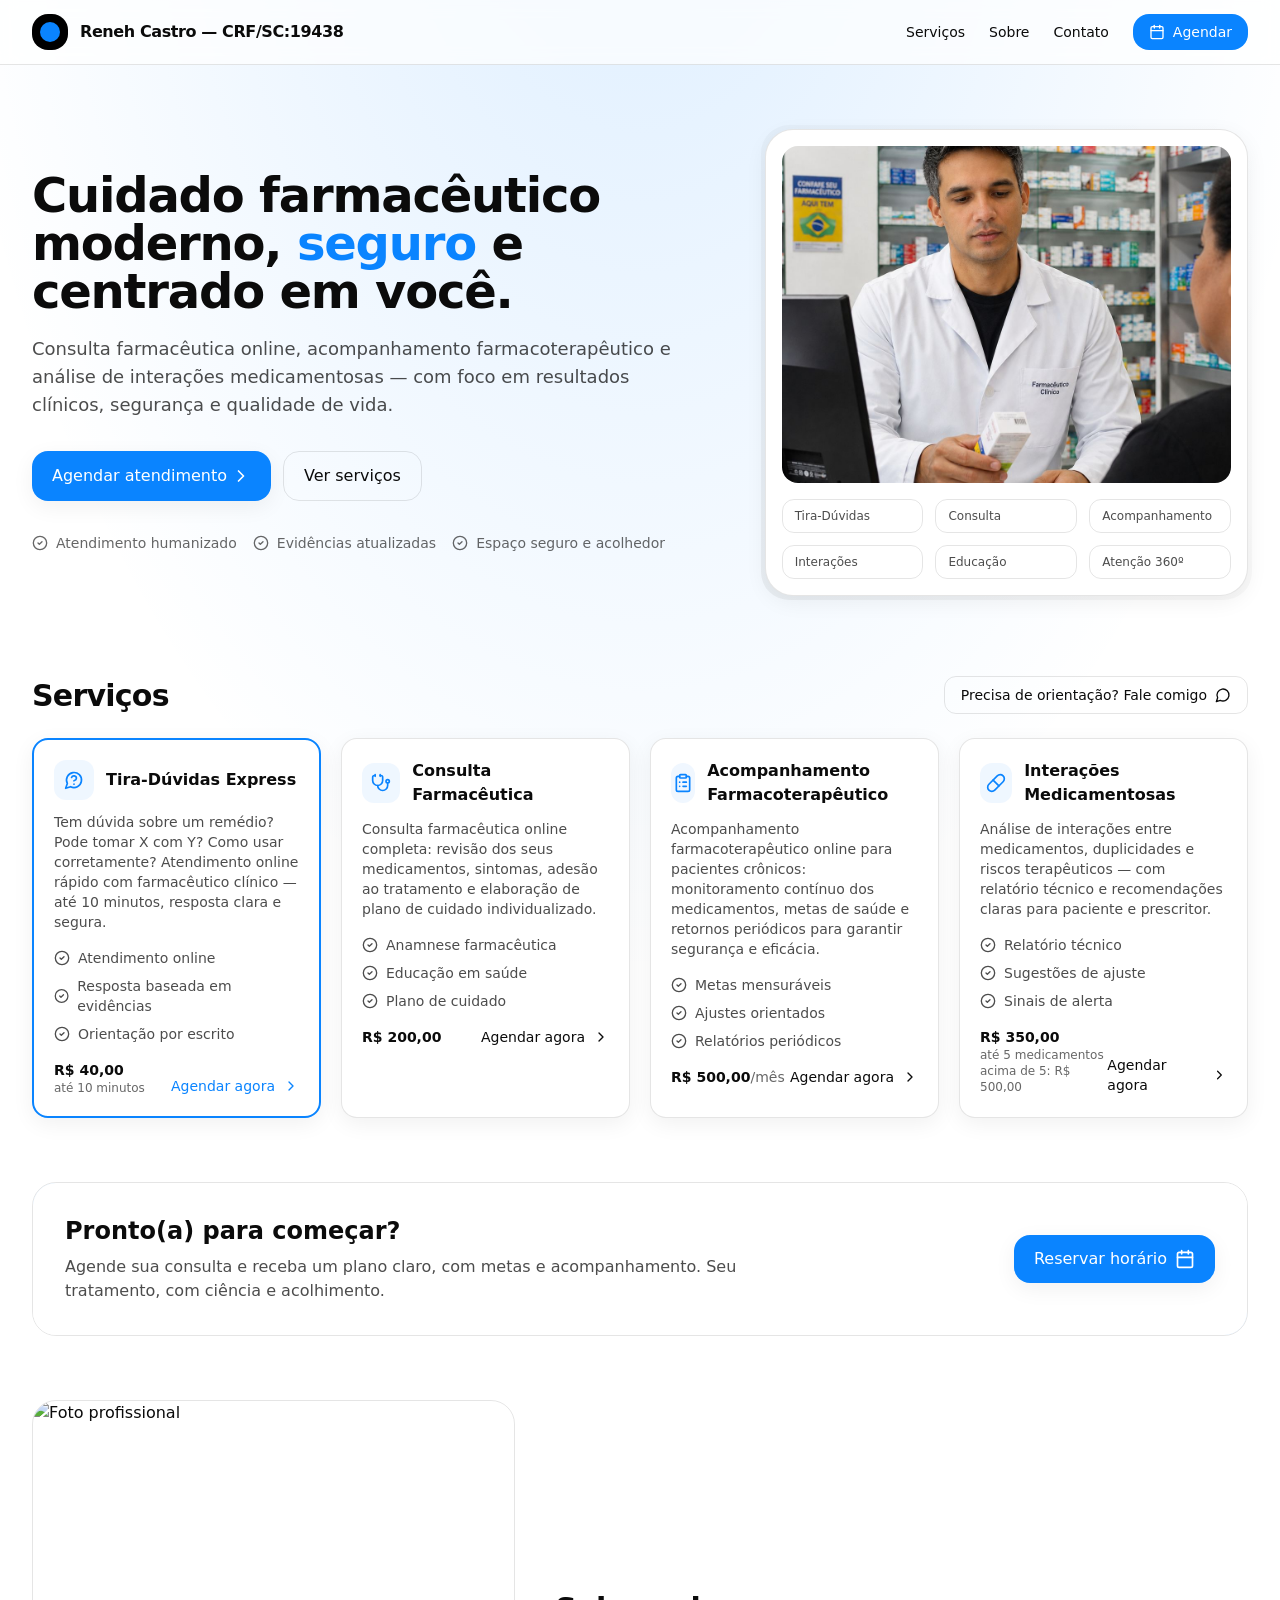
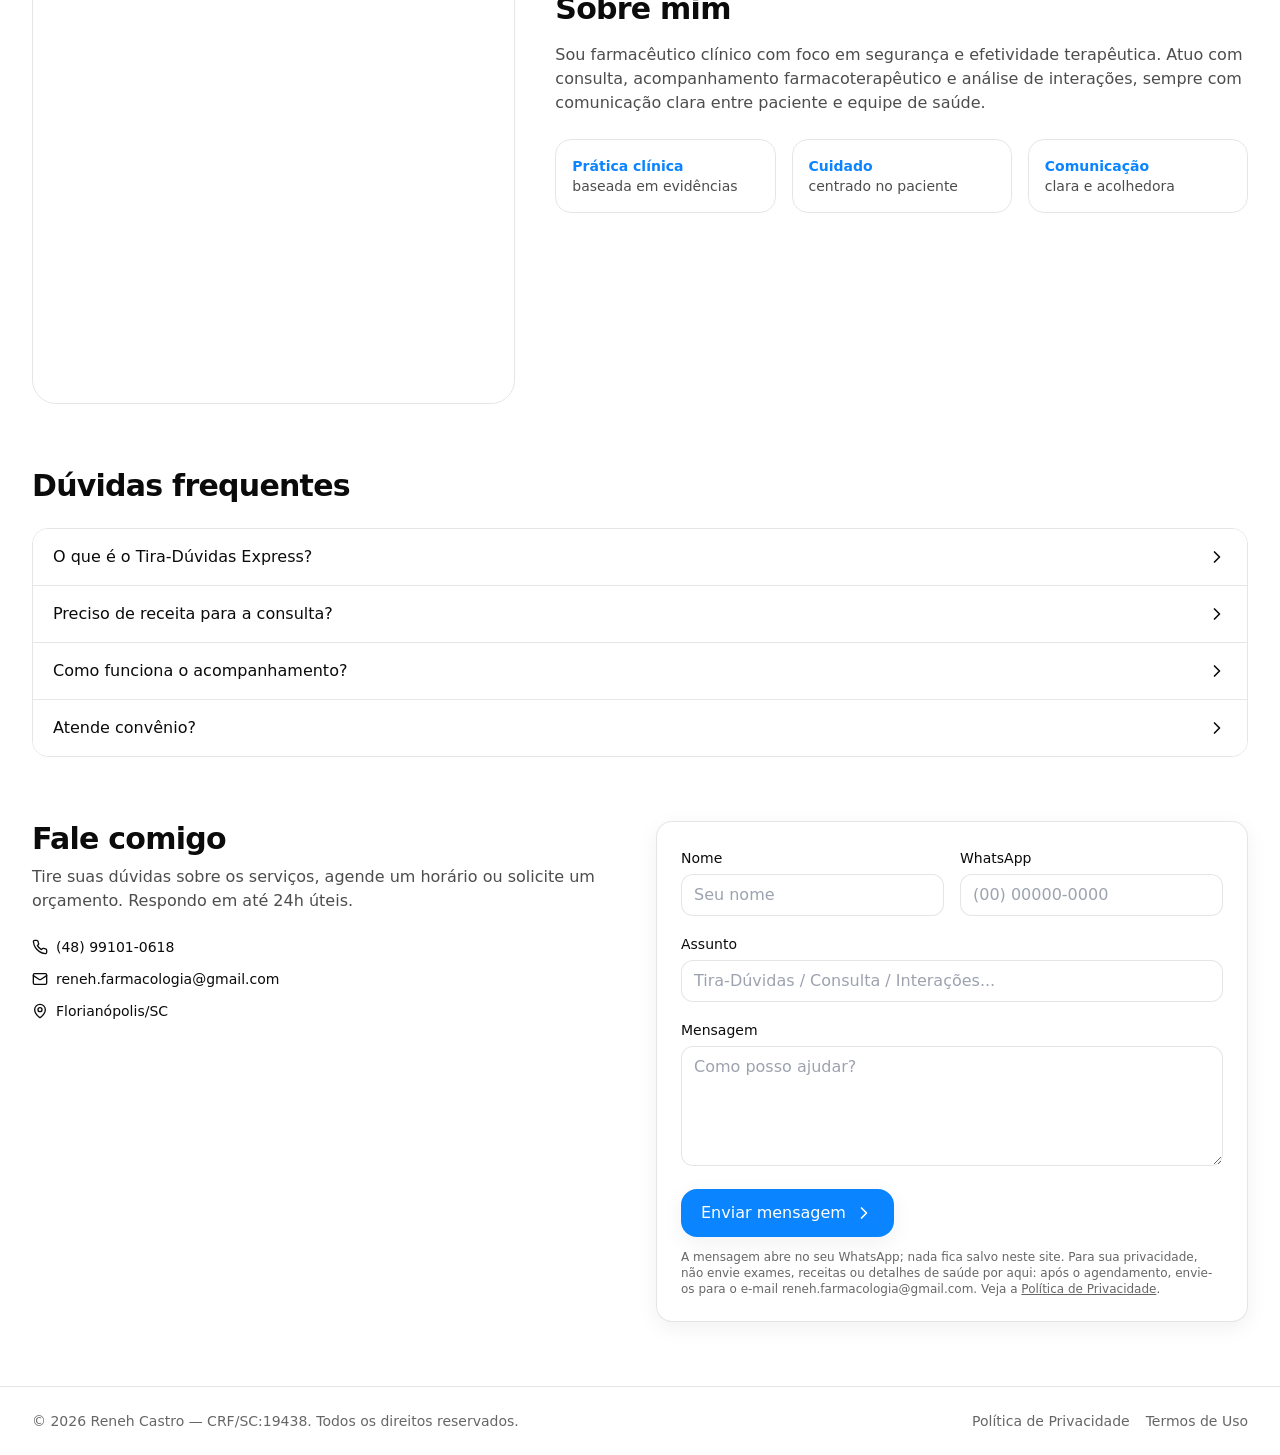
==== commit 3edca06d: "SEO: título com Portal do Farma, dados estruturados do site e foto principal 13x mais leve" ====
--- a/index.html
+++ b/index.html
@@ -6,7 +6,7 @@
   <!-- Segurança: só permite scripts e estilos do próprio site (a versão completa fica em _headers) -->
   <meta http-equiv="Content-Security-Policy" content="default-src 'none'; script-src 'self'; style-src 'self' 'unsafe-inline'; img-src 'self' data: https://i.postimg.cc; base-uri 'none'; form-action 'none'; object-src 'none'" />
   <meta name="referrer" content="strict-origin-when-cross-origin" />
-  <title>Farmacêutico Clínico Online — Reneh Castro CRF/SC:19438</title>
+  <title>Consulta Farmacêutica Online | Portal do Farma – Reneh Castro</title>
   <meta name="description" content="Consulta farmacêutica online, acompanhamento farmacoterapêutico e análise de interações medicamentosas. Tire dúvidas sobre medicamentos com farmacêutico clínico especializado. Agende agora." />
   <meta name="robots" content="index, follow" />
   <meta name="theme-color" content="#0A84FF" />
@@ -20,8 +20,8 @@
   <!-- Prévia ao compartilhar (WhatsApp, Facebook, Instagram, LinkedIn) -->
   <meta property="og:type" content="website" />
   <meta property="og:locale" content="pt_BR" />
-  <meta property="og:site_name" content="Reneh Castro — Farmacêutico Clínico" />
-  <meta property="og:title" content="Farmacêutico Clínico Online — Reneh Castro CRF/SC:19438" />
+  <meta property="og:site_name" content="Portal do Farma" />
+  <meta property="og:title" content="Consulta Farmacêutica Online | Portal do Farma – Reneh Castro" />
   <meta property="og:description" content="Consulta farmacêutica online, acompanhamento farmacoterapêutico e análise de interações medicamentosas. Agende pelo WhatsApp." />
   <meta property="og:url" content="https://portaldofarma.com.br/" />
   <meta property="og:image" content="https://portaldofarma.com.br/og-image.jpg" />
@@ -36,9 +36,19 @@
     "@context": "https://schema.org",
     "@graph": [
       {
+        "@type": "WebSite",
+        "@id": "https://portaldofarma.com.br/#site",
+        "name": "Portal do Farma",
+        "alternateName": "Portal do Farma – Reneh Castro",
+        "url": "https://portaldofarma.com.br/",
+        "inLanguage": "pt-BR",
+        "publisher": { "@id": "https://portaldofarma.com.br/#negocio" }
+      },
+      {
         "@type": "MedicalBusiness",
         "@id": "https://portaldofarma.com.br/#negocio",
         "name": "Reneh Castro — Farmacêutico Clínico",
+        "alternateName": "Portal do Farma",
         "description": "Consulta farmacêutica online, acompanhamento farmacoterapêutico e análise de interações medicamentosas.",
         "url": "https://portaldofarma.com.br/",
         "image": "https://portaldofarma.com.br/og-image.jpg",
@@ -120,7 +130,7 @@
           <div class="absolute -inset-1 rounded-[28px] bg-gradient-to-tr from-black/5 to-transparent"></div>
           <div class="relative rounded-[28px] border border-ink-10 bg-white p-4 soft-card">
             <div class="aspect-[4/3] w-full rounded-2xl overflow-hidden">
-              <img src="foto1.png" alt="Farmacêutico clínico em atendimento" class="w-full h-full object-cover" />
+              <img src="foto1.jpg" alt="Farmacêutico clínico em atendimento" width="1086" height="1448" fetchpriority="high" class="w-full h-full object-cover" />
             </div>
             <div class="mt-4 grid grid-cols-3 gap-3">
               <div class="rounded-xl border border-ink-10 px-3 py-2 text-xs text-ink-70">Tira-Dúvidas</div>
